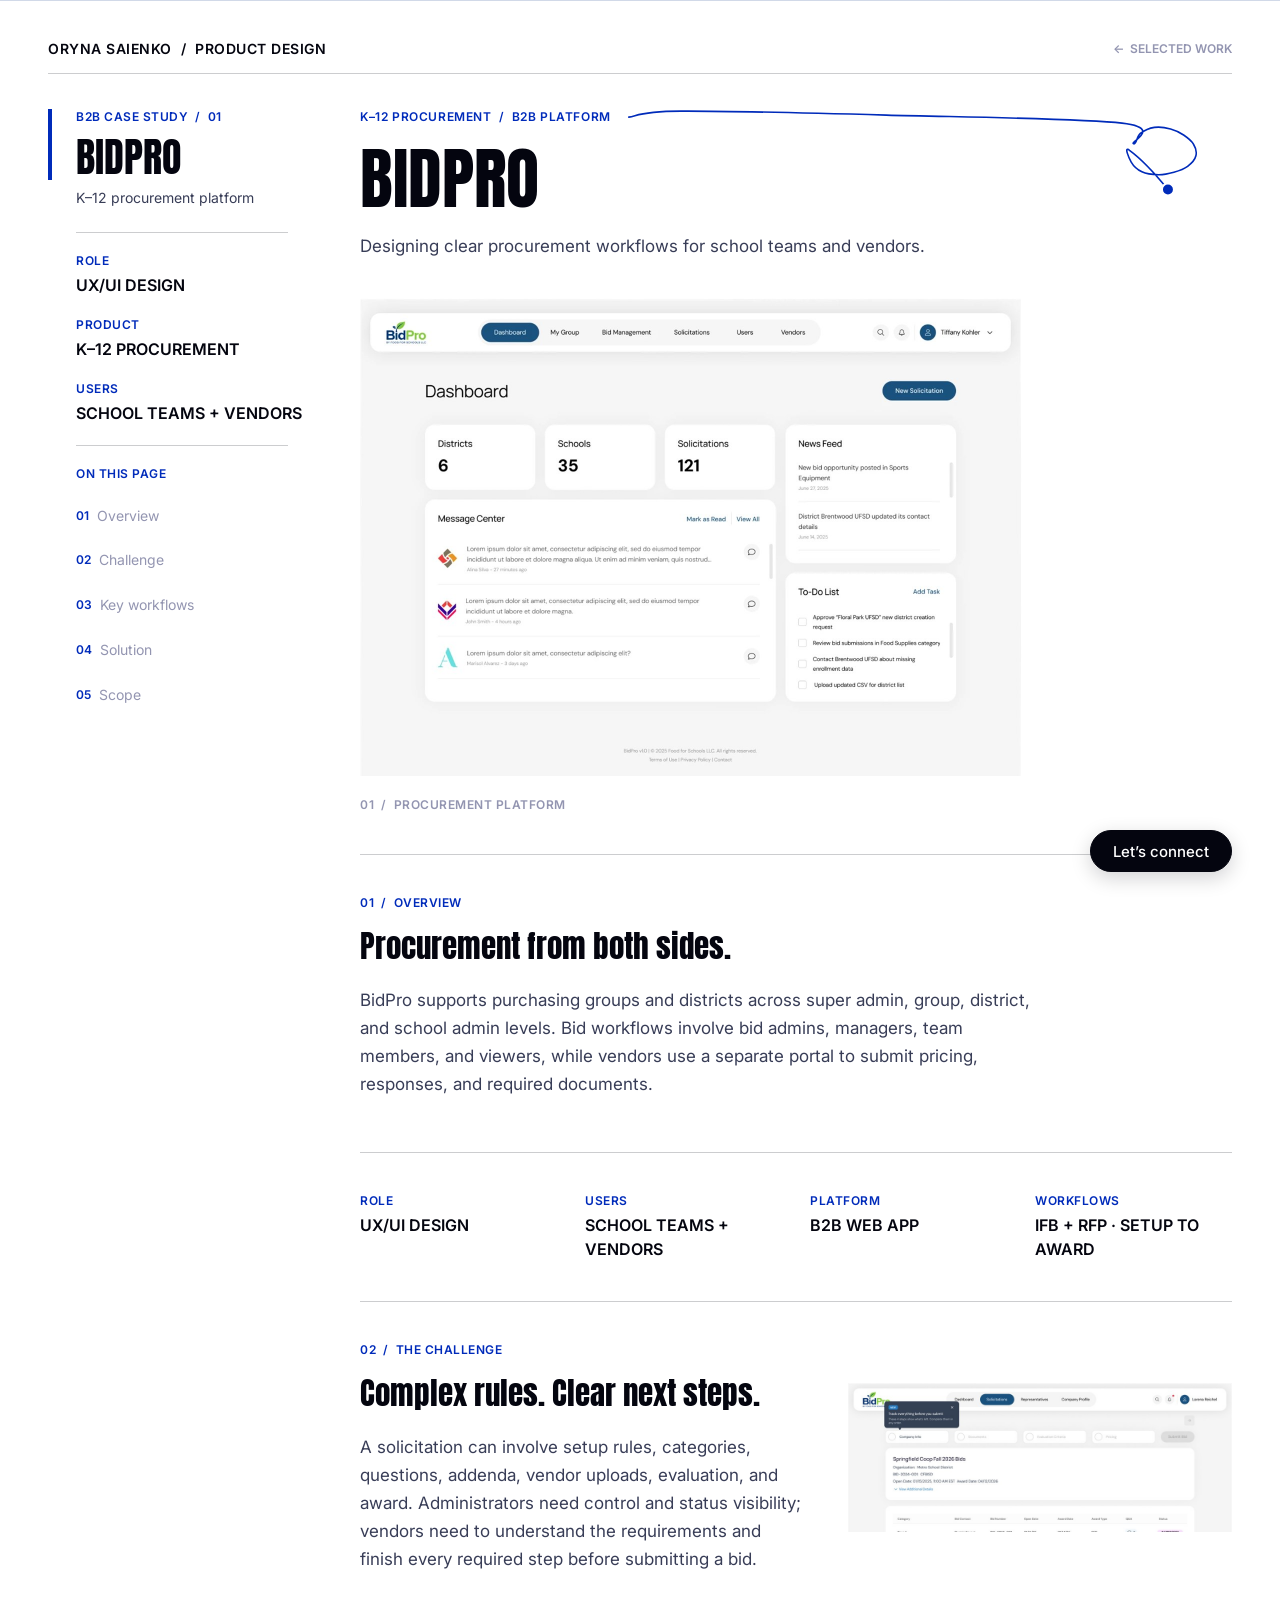
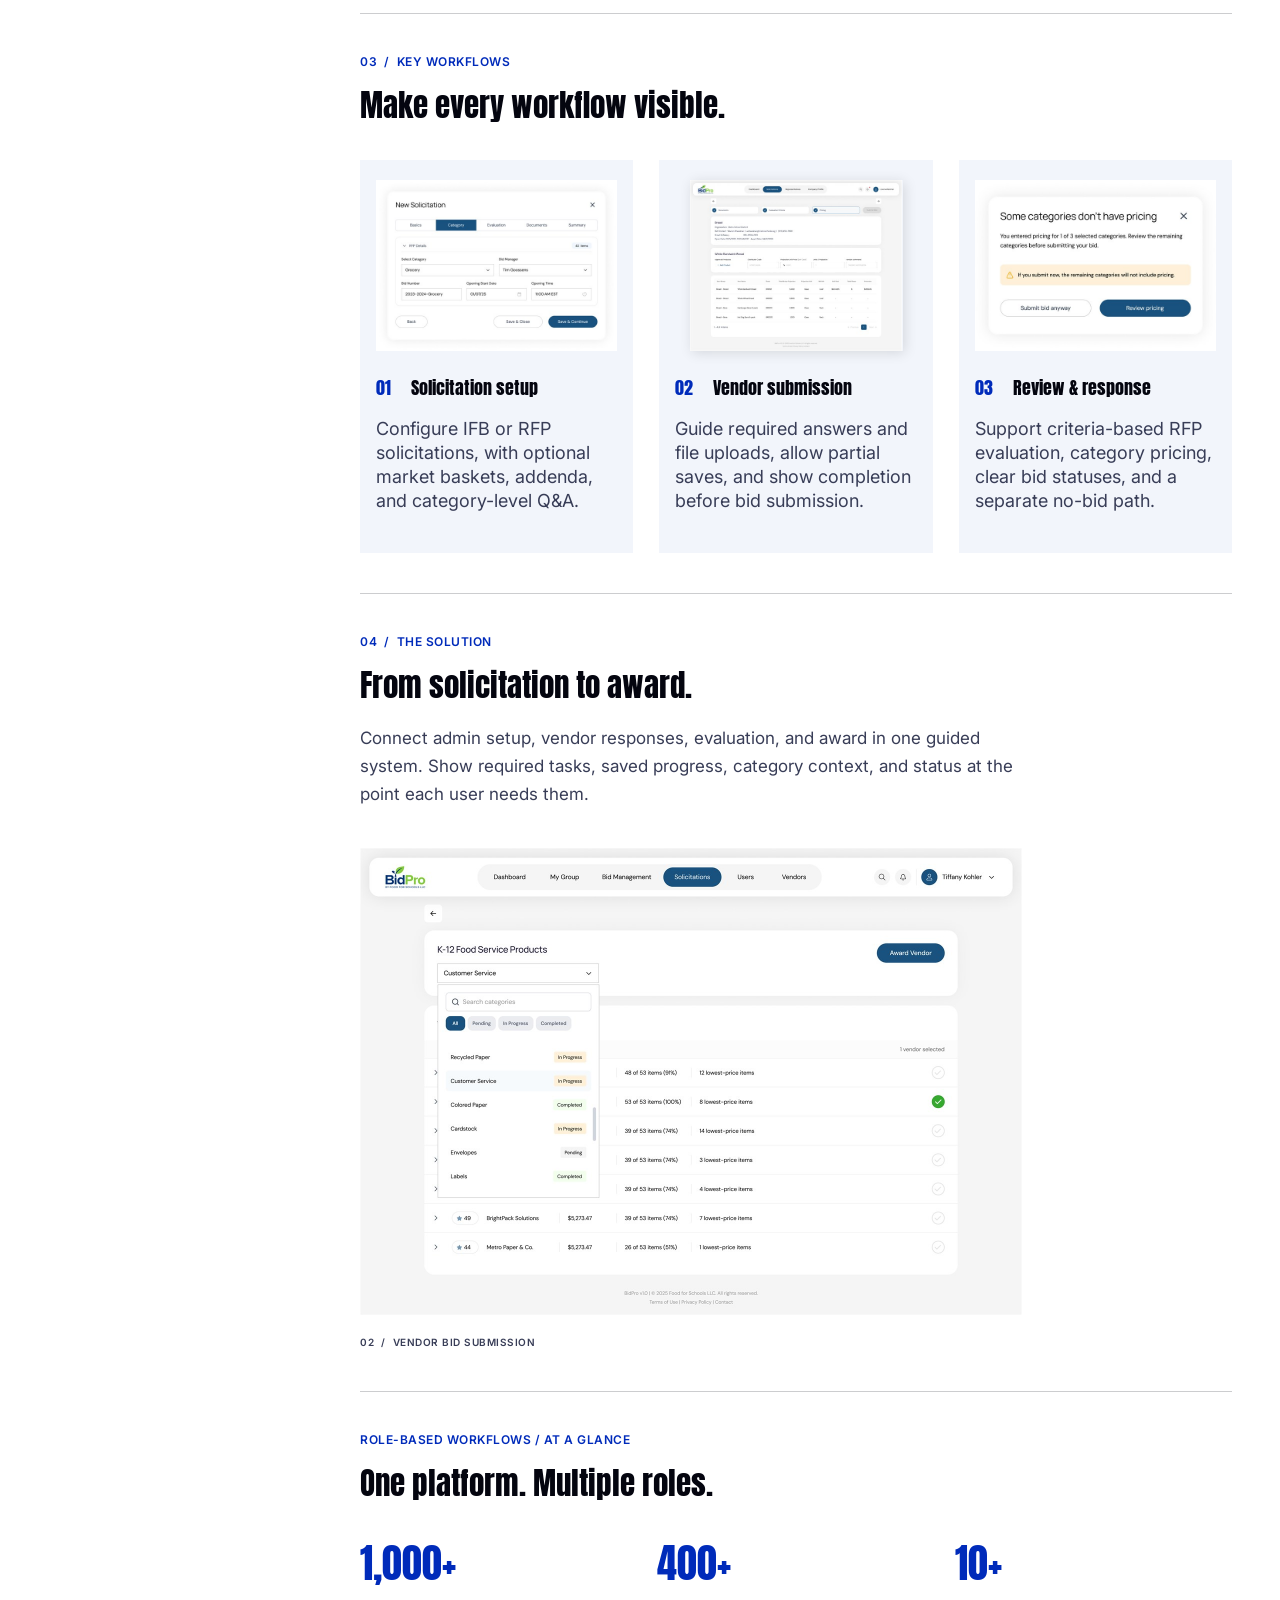
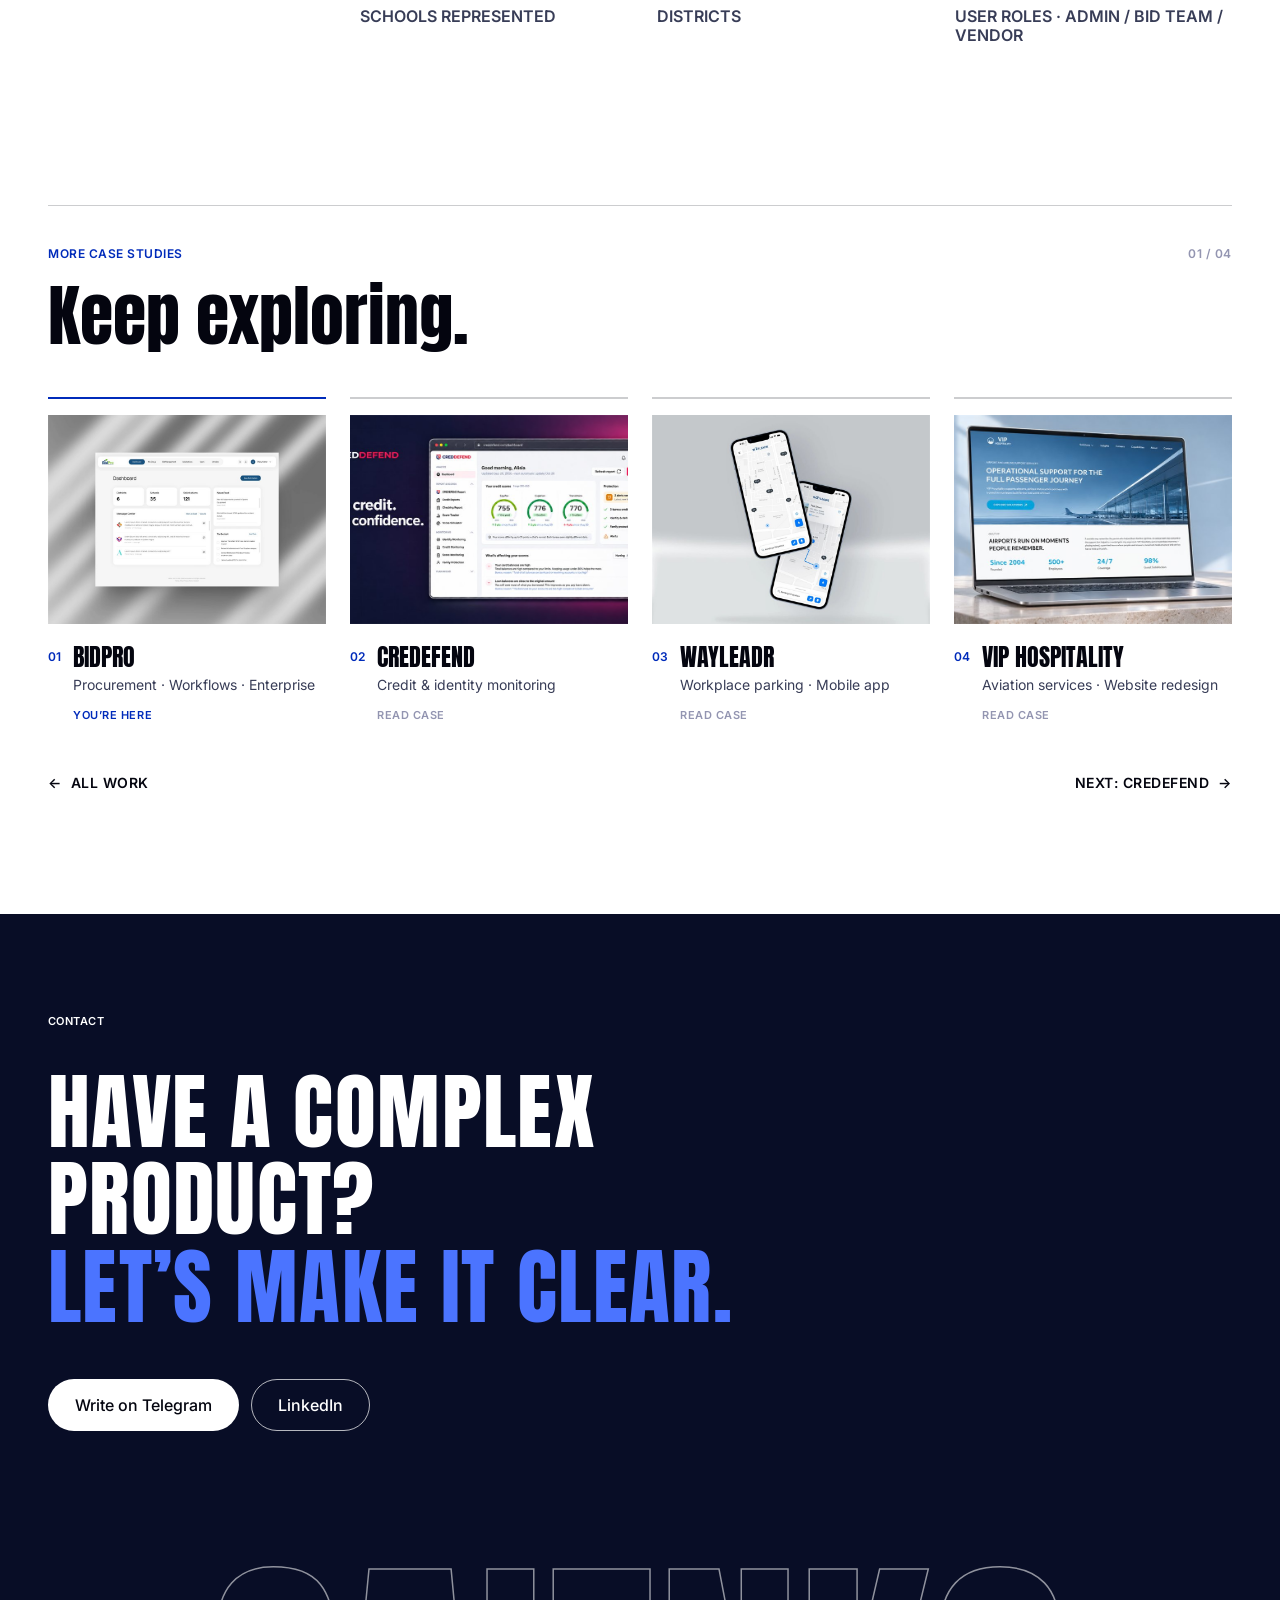
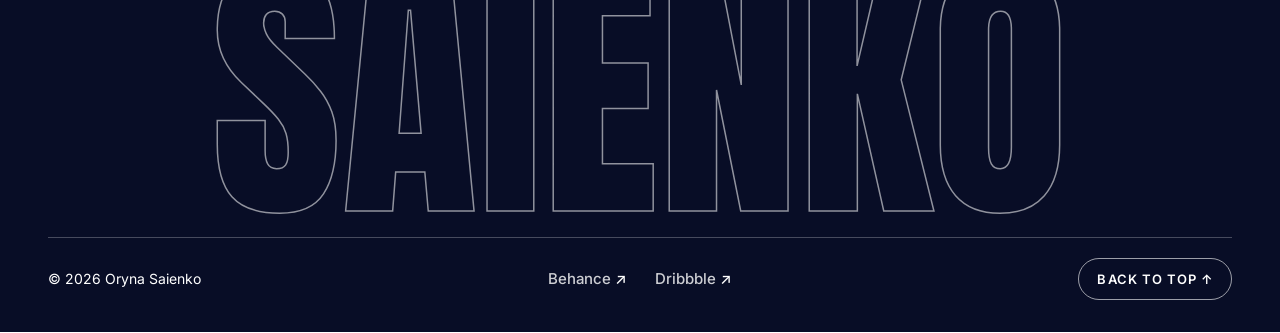
==== case-studies/bidpro.html @ 1f7ee067 "Pre-publish QA fixes" ====
<!doctype html>
<html lang="en">
<head>
  <meta charset="utf-8">
  <meta name="viewport" content="width=device-width, initial-scale=1">
  <title>BIDPRO — K–12 procurement platform · Oryna Saienko</title>
  <meta name="description" content="BidPro case study: designing clear procurement workflows for school teams and vendors. UX/UI design by Oryna Saienko.">
  <meta name="theme-color" content="#FFFFFF">
  <link rel="icon" href="../assets/favicon.svg" type="image/svg+xml">
  <!-- link previews (add og:image and og:url once the site has its domain) -->
  <meta property="og:type" content="website">
  <meta property="og:title" content="BIDPRO — K–12 procurement platform · Oryna Saienko">
  <meta property="og:description" content="BidPro case study: designing clear procurement workflows for school teams and vendors. UX/UI design by Oryna Saienko.">
  <meta property="og:site_name" content="Oryna Saienko">
  <meta name="twitter:card" content="summary">

  <link rel="preconnect" href="https://fonts.googleapis.com">
  <link rel="preconnect" href="https://fonts.gstatic.com" crossorigin>
  <link href="https://fonts.googleapis.com/css2?family=Anton&family=Inter:wght@400;500;600&display=swap" rel="stylesheet">

  <link rel="stylesheet" href="../css/style.css">
  <link rel="stylesheet" href="../css/case.css">
  <script>document.documentElement.classList.add('js');</script>
  <script src="../js/math.js" defer></script>
  <script src="../js/case.js" defer></script>
</head>
<body class="case-page">
  <a class="skip-link" href="#main">Skip to content</a>

  <!-- the line drawn as you scroll, with formulas (js/math.js) -->
  <svg class="scribble" data-scribble aria-hidden="true" focusable="false"></svg>

  <header class="case-top" id="top">
    <div class="container case-top__inner">
      <a class="case-top__brand" href="../index.html">Oryna Saienko&nbsp;&nbsp;/&nbsp;&nbsp;Product design</a>
      <a class="case-top__back" href="../index.html#work">←&nbsp;&nbsp;Selected work</a>
    </div>
  </header>

  <div class="container case">
    <!-- ===== Rail: project identity + on-this-page ===== -->
    <aside class="case-rail" aria-label="Project">
      <div class="case-rail__sticky">
        <div class="case-rail__id">
          <p class="case-label">B2B case study&nbsp;&nbsp;/&nbsp;&nbsp;01</p>
          <p class="case-rail__title">BIDPRO</p>
          <p class="case-rail__caption">K–12 procurement platform</p>
        </div>

        <dl class="case-rail__meta">
          <div><dt class="case-label">Role</dt><dd>UX/UI design</dd></div>
          <div><dt class="case-label">Product</dt><dd>K–12 procurement</dd></div>
          <div><dt class="case-label">Users</dt><dd>School teams + vendors</dd></div>
        </dl>

        <nav class="case-toc" aria-label="On this page">
          <p class="case-label">On this page</p>
          <ol>
            <li><a href="#overview" data-toc><span>01</span>Overview</a></li>
            <li><a href="#challenge" data-toc><span>02</span>Challenge</a></li>
            <li><a href="#workflows" data-toc><span>03</span>Key workflows</a></li>
            <li><a href="#solution" data-toc><span>04</span>Solution</a></li>
            <li><a href="#scope" data-toc><span>05</span>Scope</a></li>
          </ol>
        </nav>
      </div>

      <a class="profile__connect case-rail__connect" href="../index.html#contact">
        Let’s connect
      </a>
    </aside>

    <main class="case-main" id="main">
      <!-- ===== Hero ===== -->
      <section class="case-hero" aria-labelledby="case-title">
        <p class="case-label">K–12 procurement&nbsp;&nbsp;/&nbsp;&nbsp;B2B platform</p>
        <h1 class="case-hero__title" id="case-title" data-letters>BIDPRO</h1>
        <p class="case-hero__summary">Designing clear procurement workflows for school teams and vendors.</p>
        <div class="case-row case-row--hero">
          <figure class="case-figure case-figure--hero">
            <img src="../assets/img/bidpro/hero.jpg" width="1324" height="956" alt="BidPro dashboard with district, school and solicitation counts, a message centre, news feed and to-do list">
            <figcaption>01&nbsp;&nbsp;/&nbsp;&nbsp;Procurement platform</figcaption>
          </figure>
          <span class="case-glyph" data-glyph="integral" data-label="gauss" aria-hidden="true"></span>
        </div>
      </section>

      <!-- ===== 01 Overview ===== -->
      <section class="case-section" id="overview" aria-labelledby="overview-title">
        <p class="case-label">01&nbsp;&nbsp;/&nbsp;&nbsp;Overview</p>
        <h2 class="case-heading" id="overview-title">Procurement from both sides.</h2>
        <div class="case-row">
          <p class="case-body">BidPro supports purchasing groups and districts across super admin, group, district, and school admin levels. Bid workflows involve bid admins, managers, team members, and viewers, while vendors use a separate portal to submit pricing, responses, and required documents.</p>
          <span class="case-glyph case-glyph--short" data-glyph="log" data-label="log" aria-hidden="true"></span>
        </div>
      </section>

      <dl class="case-facts">
        <div><dt class="case-label">Role</dt><dd>UX/UI design</dd></div>
        <div><dt class="case-label">Users</dt><dd>School teams + vendors</dd></div>
        <div><dt class="case-label">Platform</dt><dd>B2B web app</dd></div>
        <div><dt class="case-label">Workflows</dt><dd>IFB + RFP · setup to award</dd></div>
      </dl>

      <!-- ===== 02 Challenge ===== -->
      <section class="case-section case-split" id="challenge" aria-labelledby="challenge-title">
        <div class="case-split__text">
          <p class="case-label">02&nbsp;&nbsp;/&nbsp;&nbsp;The challenge</p>
          <h2 class="case-heading" id="challenge-title">Complex rules. Clear next steps.</h2>
          <p class="case-body">A solicitation can involve setup rules, categories, questions, addenda, vendor uploads, evaluation, and award. Administrators need control and status visibility; vendors need to understand the requirements and finish every required step before submitting a bid.</p>
        </div>
        <img class="case-split__image" src="../assets/img/bidpro/challenge.jpg" width="960" height="374" alt="Solicitations table with a tooltip explaining a bid status" loading="lazy">
      </section>

      <!-- ===== 03 Key workflows ===== -->
      <section class="case-section case-section--ruled" id="workflows" aria-labelledby="workflows-title">
        <p class="case-label">03&nbsp;&nbsp;/&nbsp;&nbsp;Key workflows</p>
        <h2 class="case-heading" id="workflows-title">Make every workflow visible.</h2>
        <ol class="case-cards">
          <li class="case-card">
            <div class="case-card__media">
              <img src="../assets/img/bidpro/setup.jpg" width="624" height="440" alt="New solicitation dialog on the category step" loading="lazy">
            </div>
            <h3 class="case-card__title"><span>01</span>Solicitation setup</h3>
            <p>Configure IFB or RFP solicitations, with optional market baskets, addenda, and category-level Q&amp;A.</p>
          </li>
          <li class="case-card">
            <div class="case-card__media case-card__media--inset">
              <img src="../assets/img/bidpro/vendor.jpg" width="550" height="441" alt="Vendor bid form with required answers and uploads" loading="lazy">
            </div>
            <h3 class="case-card__title"><span>02</span>Vendor submission</h3>
            <p>Guide required answers and file uploads, allow partial saves, and show completion before bid submission.</p>
          </li>
          <li class="case-card">
            <div class="case-card__media">
              <img src="../assets/img/bidpro/review.jpg" width="624" height="440" alt="Warning that some categories don’t have pricing yet" loading="lazy">
            </div>
            <h3 class="case-card__title"><span>03</span>Review &amp; response</h3>
            <p>Support criteria-based RFP evaluation, category pricing, clear bid statuses, and a separate no-bid path.</p>
          </li>
        </ol>
      </section>

      <!-- ===== 04 Solution ===== -->
      <section class="case-section case-section--ruled" id="solution" aria-labelledby="solution-title">
        <p class="case-label">04&nbsp;&nbsp;/&nbsp;&nbsp;The solution</p>
        <h2 class="case-heading" id="solution-title">From solicitation to award.</h2>
        <p class="case-body">Connect admin setup, vendor responses, evaluation, and award in one guided system. Show required tasks, saved progress, category context, and status at the point each user needs them.</p>
        <div class="case-row">
          <figure class="case-figure case-figure--solution">
            <img src="../assets/img/bidpro/solution.jpg" width="1324" height="934" alt="K–12 Food Service Products solicitation with category statuses and vendor pricing progress" loading="lazy">
            <figcaption class="case-figure__note">02&nbsp;&nbsp;/&nbsp;&nbsp;Vendor bid submission</figcaption>
          </figure>
          <span class="case-glyph" data-glyph="sigma" data-label="basel" aria-hidden="true"></span>
        </div>
      </section>

      <!-- ===== 05 Scope ===== -->
      <section class="case-section case-section--ruled" id="scope" aria-labelledby="scope-title">
        <p class="case-label">Role-based workflows / at a glance</p>
        <h2 class="case-heading" id="scope-title">One platform. Multiple roles.</h2>
        <ul class="case-stats">
          <li><strong data-slot>1,000+</strong><span>Schools represented</span></li>
          <li><strong data-slot>400+</strong><span>Districts</span></li>
          <li><strong data-slot>10+</strong><span>User roles · admin / bid team / vendor</span></li>
        </ul>
      </section>
    </main>
  </div>

  <!-- ===== Other case studies ===== -->
  <section class="case-next" aria-labelledby="next-title">
    <div class="container">
      <div class="case-next__top">
        <p class="case-label">More case studies</p>
        <p class="case-label case-next__count">01&nbsp;/&nbsp;04</p>
      </div>
      <h2 class="case-next__title" id="next-title">Keep exploring.</h2>
      <ol class="case-switch">
        <li>
          <a class="case-switch__item is-current" href="bidpro.html" aria-current="page">
            <span class="case-switch__media"><img src="../assets/img/work/bidpro.jpg" alt="" width="900" height="720" loading="lazy"></span>
            <span class="case-switch__num">01</span>
            <span class="case-switch__name">BIDPRO</span>
            <span class="case-switch__scope">Procurement · Workflows · Enterprise</span>
            <span class="case-switch__tag">You’re here</span>
          </a>
        </li>
        <li>
          <a class="case-switch__item" href="credefend.html">
            <span class="case-switch__media"><img src="../assets/img/work/credefend.jpg" alt="" width="900" height="507" loading="lazy"></span>
            <span class="case-switch__num">02</span>
            <span class="case-switch__name">CREDEFEND</span>
            <span class="case-switch__scope">Credit &amp; identity monitoring</span>
            <span class="case-switch__tag">Read case</span>
          </a>
        </li>
        <li>
          <a class="case-switch__item" href="wayleadr.html">
            <span class="case-switch__media"><img src="../assets/img/work/wayleadr.jpg" alt="" width="900" height="716" loading="lazy"></span>
            <span class="case-switch__num">03</span>
            <span class="case-switch__name">WAYLEADR</span>
            <span class="case-switch__scope">Workplace parking · Mobile app</span>
            <span class="case-switch__tag">Read case</span>
          </a>
        </li>
        <li>
          <a class="case-switch__item" href="vip-hospitality.html">
            <span class="case-switch__media"><img src="../assets/img/work/vip-hospitality.jpg" alt="" width="900" height="507" loading="lazy"></span>
            <span class="case-switch__num">04</span>
            <span class="case-switch__name">VIP HOSPITALITY</span>
            <span class="case-switch__scope">Aviation services · Website redesign</span>
            <span class="case-switch__tag">Read case</span>
          </a>
        </li>
      </ol>
      <div class="case-next__nav">
        <a class="case-next__arrow" href="../index.html#work">←&nbsp;&nbsp;All work</a>
        <a class="case-next__arrow" href="credefend.html">Next: CREDEFEND&nbsp;&nbsp;→</a>
      </div>
    </div>
  </section>

  <!-- ===== Footer: the same contact block as the home page ===== -->
  <footer class="section section--dark contact case-footer" aria-labelledby="footer-title" data-dark>
    <div class="container">
      <p class="section-label">Contact</p>
      <div class="contact__grid">
        <div>
          <h2 class="contact__title" id="footer-title">
            <span>Have a complex</span>
            <span>product?</span>
            <span class="contact__title-accent">Let’s make it clear.</span>
          </h2>
          <div class="contact__actions">
            <a class="btn btn--light" href="https://t.me/arinasaienko" target="_blank" rel="noopener">Write on Telegram</a>
            <a class="btn btn--outline-light" href="https://www.linkedin.com/in/oruna-saienko-ui-uxdesigner" target="_blank" rel="noopener">LinkedIn</a>
          </div>
        </div>
        <div class="glyph-zone glyph-zone--tall" data-glyph="partial" data-label="partial" aria-hidden="true"></div>
      </div>

      <p class="contact__wordmark" aria-hidden="true" data-letters>Saienko</p>

      <div class="contact__footer">
        <p>© 2026 Oryna Saienko</p>
        <ul class="socials socials--light" aria-label="Social profiles">
          <li><a href="https://www.behance.net/231b2000" target="_blank" rel="noopener">Behance</a></li>
          <li><a href="https://dribbble.com/Arina_Saienko" target="_blank" rel="noopener">Dribbble</a></li>
        </ul>
        <a class="back-top" href="#top" data-scribble-end>Back to top ↑</a>
      </div>
    </div>
  </footer>
</body>
</html>
---- css/style.css ----
/* =========================================================
   Tokens
   ========================================================= */
:root {
  --c-bg: #FFFFFF;
  /* Figma colour styles */
  --c-ink: #04050F;          /* Black */
  --c-text: #383D57;         /* Gray — body copy */
  --c-navy: #161D4A;         /* Dark blue */
  --c-muted: #9395B1;        /* Light Gray */
  --c-panel: #F2F5FB;        /* Light blue */
  --c-rule: rgba(4, 5, 15, .2); /* Black 20 — dividers */
  --c-line: #E6E8F0;
  --c-grid: rgba(11, 18, 54, .055);
  --c-accent: #002BBA;       /* brand blue */
  --c-accent-soft: #DFE7FF;
  --c-pen: var(--c-accent);  /* the scroll line and its formulas */
  --c-dark: #070D26;

  --f-display: "Anton", "Impact", "Arial Narrow", sans-serif;
  --f-body: "Inter", system-ui, -apple-system, "Segoe UI", sans-serif;

  --container: 1520px; /* Figma frames are 1518px wide */
  --gutter: clamp(16px, 4vw, 48px);
  --header-h: 72px;
  --radius: 20px;
  --ease: cubic-bezier(.22, .61, .36, 1);
}

/* =========================================================
   Base
   ========================================================= */
*,
*::before,
*::after { box-sizing: border-box; }

html {
  -webkit-text-size-adjust: 100%;
  scroll-behavior: smooth;
  scroll-padding-top: var(--header-h);
  /* headline lines slide past the edges as they enter and drift; iOS Safari
     ignores overflow on <body> alone, so clip at the root too
     (clip, not hidden: no scroll container, so position: sticky keeps working) */
  overflow-x: clip;
}

body {
  position: relative;
  margin: 0;
  background: var(--c-bg);
  color: var(--c-ink);
  font-family: var(--f-body);
  font-size: 1rem;
  line-height: 1.55;
  -webkit-font-smoothing: antialiased;
  text-rendering: optimizeLegibility;
  overflow-x: hidden; /* older browsers */
  overflow-x: clip;
}

img, video, svg { display: block; max-width: 100%; }
a { color: inherit; }
ul { margin: 0; padding: 0; list-style: none; }
h1, h2, h3, p, figure { margin: 0; }

:focus-visible {
  outline: 2px solid var(--c-accent);
  outline-offset: 3px;
  border-radius: 4px;
}

.container {
  width: 100%;
  max-width: var(--container);
  margin-inline: auto;
  padding-inline: var(--gutter);
}

.visually-hidden {
  position: absolute !important;
  width: 1px; height: 1px;
  margin: -1px; padding: 0;
  overflow: hidden;
  clip: rect(0 0 0 0);
  white-space: nowrap;
  border: 0;
}

.skip-link {
  position: fixed;
  top: 12px; left: 12px;
  z-index: 100;
  padding: 10px 16px;
  background: var(--c-ink);
  color: #fff;
  border-radius: 999px;
  text-decoration: none;
  transform: translateY(-200%);
  transition: transform .2s var(--ease);
}
.skip-link:focus { transform: none; }


/* Column guides behind everything, like ruled paper */
.page-grid {
  position: absolute;
  inset: 0;
  z-index: 0;
  pointer-events: none;
}
.page-grid__inner { height: 100%; }
.page-grid__inner::before {
  content: "";
  display: block;
  height: 100%;
  border-right: 1px solid var(--c-grid);
  background: linear-gradient(to right, var(--c-grid) 1px, transparent 1px) 0 0 / calc(100% / 6) 100%;
}

main, .site-header { position: relative; z-index: 1; }
.site-header { position: fixed; }

/* =========================================================
   Buttons
   ========================================================= */
.btn {
  display: inline-flex;
  align-items: center;
  justify-content: center;
  gap: 10px;
  min-height: 52px;
  padding: 0 26px;
  border: 1.5px solid transparent;
  border-radius: 999px;
  font: 500 1rem/1 var(--f-body);
  text-decoration: none;
  white-space: nowrap;
  cursor: pointer;
  transition: background-color .25s var(--ease), color .25s var(--ease),
              border-color .25s var(--ease), transform .25s var(--ease);
}
.btn:active { transform: scale(.98); }

.btn--primary { background: var(--c-ink); color: #fff; }
.btn--primary:hover { background: var(--c-accent); }

.btn--ghost { border-color: var(--c-ink); color: var(--c-ink); background: var(--c-bg); }
.btn--ghost:hover { background: var(--c-accent-soft); border-color: var(--c-accent); }

.btn--light { background: #fff; color: var(--c-accent); }
.btn--light:hover { background: var(--c-ink); color: #fff; }

.btn--outline-light { border-color: rgba(255, 255, 255, .7); color: #fff; }
.btn--outline-light:hover { background: rgba(255, 255, 255, .12); border-color: #fff; }

.btn--sm { min-height: 42px; padding: 0 20px; font-size: .9375rem; }

.btn__icon { width: 16px; height: 16px; transition: transform .25s var(--ease); }
.btn:hover .btn__icon { transform: translateY(2px); }

/* =========================================================
   Header / Navigation
   ========================================================= */
.site-header {
  inset: 0 0 auto;
  z-index: 50;
  height: var(--header-h);
  border-bottom: 1px solid transparent;
  transition: border-color .3s var(--ease);
}
/* Blur lives on a pseudo-element: backdrop-filter on the header itself
   would become the containing block for the fixed mobile menu. */
.site-header::before {
  content: "";
  position: absolute;
  inset: 0;
  z-index: -1;
  background: rgba(255, 255, 255, 0);
  transition: background-color .35s var(--ease), backdrop-filter .35s var(--ease), -webkit-backdrop-filter .35s var(--ease);
}
/* Once the page scrolls, the bar frosts: blurred backdrop, lightly see-through */
.site-header.is-scrolled { border-bottom-color: var(--c-line); }
.site-header.is-scrolled::before {
  background: rgba(255, 255, 255, .62);
  -webkit-backdrop-filter: saturate(180%) blur(16px);
  backdrop-filter: saturate(180%) blur(16px);
}
body.nav-open .site-header::before { background: var(--c-bg); }

.site-header__inner {
  display: flex;
  align-items: center;
  justify-content: space-between;
  height: 100%;
}

.logo {
  display: inline-flex;
  align-items: flex-end;
  gap: 3px;
  font-family: var(--f-display);
  font-size: 1.8125rem;
  line-height: 1;
  letter-spacing: -.024em;
  color: var(--c-ink);
  text-decoration: none;
}

.nav { display: flex; align-items: center; }
.nav__list { display: flex; align-items: center; gap: 32px; }

/* Figma "Current page" states: Default = ink, Hover = blue,
   Pressed (and the section you're in) = ink with a 7px dot */
.nav__link {
  position: relative;
  display: inline-flex;
  align-items: center;
  gap: 4px;
  padding-block: 6px;
  font-size: 1rem;
  line-height: 20px;
  letter-spacing: -.0375em;
  color: var(--c-ink);
  text-decoration: none;
  transition: color .2s var(--ease);
}
.nav__link:hover { color: var(--c-accent); }
.nav__link::before {
  content: "";
  display: none;
  width: 7px; height: 7px;
  border-radius: 50%;
  background: var(--c-accent);
}
.nav__link:active,
.nav__link.is-current:not(:hover) { color: var(--c-ink); }
.nav__link:active::before,
.nav__link.is-current::before { display: block; }
/* Header "Contact" and "Let's connect" (About, case pages): pill buttons from the
   same family as the contact buttons — on white they're the ink fill */
.nav__link.nav__link--circled,
.profile__connect {
  display: inline-flex;
  align-items: center;
  justify-content: center;
  min-height: 42px;
  padding: 0 22px;
  border: 1.5px solid var(--c-ink);
  border-radius: 999px;
  background: var(--c-ink);
  font: 500 .9375rem/1 var(--f-body);
  letter-spacing: 0;
  text-transform: none;
  color: #fff;
  text-decoration: none;
  white-space: nowrap;
  transition: background-color .25s var(--ease), border-color .25s var(--ease),
              color .25s var(--ease), transform .25s var(--ease);
}
.nav__link.nav__link--circled:hover,
.nav__link.nav__link--circled.is-current,
.profile__connect:hover { background: var(--c-accent); border-color: var(--c-accent); color: #fff; }
.nav__link.nav__link--circled.is-current:not(:hover) { color: #fff; }
.nav__link.nav__link--circled:active,
.profile__connect:active { transform: scale(.98); }
/* the pill already marks Contact: no dot */
.nav__link--circled::before,
.nav__link--circled.is-current::before { display: none; }

.nav-toggle {
  display: none;
  position: relative;
  width: 44px; height: 44px;
  margin-right: -10px;
  padding: 0;
  border: 0;
  background: none;
  cursor: pointer;
}
.nav-toggle__bar {
  position: absolute;
  left: 11px;
  width: 22px; height: 1.5px;
  background: var(--c-ink);
  transition: transform .3s var(--ease), top .3s var(--ease);
}
.nav-toggle__bar:nth-of-type(2) { top: 18px; }
.nav-toggle__bar:nth-of-type(3) { top: 25px; }
.nav-toggle[aria-expanded="true"] .nav-toggle__bar:nth-of-type(2) { top: 21.5px; transform: rotate(45deg); }
.nav-toggle[aria-expanded="true"] .nav-toggle__bar:nth-of-type(3) { top: 21.5px; transform: rotate(-45deg); }

@media (max-width: 767px) {
  .nav-toggle { display: block; }

  .nav {
    position: fixed;
    inset: var(--header-h) 0 0;
    flex-direction: column;
    align-items: stretch;
    gap: 32px;
    padding: 32px var(--gutter) 40px;
    background: var(--c-bg);
    opacity: 0;
    visibility: hidden;
    transform: translateY(-8px);
    transition: opacity .3s var(--ease), transform .3s var(--ease), visibility 0s .3s;
  }
  .nav.is-open {
    opacity: 1;
    visibility: visible;
    transform: none;
    transition: opacity .3s var(--ease), transform .3s var(--ease);
  }

  .nav__list { flex-direction: column; gap: 4px; }
  .nav__link {
    display: block;
    padding-block: 10px;
    font-family: var(--f-display);
    font-size: 2.75rem;
    font-weight: 400;
    line-height: 1.1;
    text-transform: uppercase;
  }
  .nav__link::before,
  .nav__link.is-current::before { display: none; }
  .nav__link.nav__link--circled { /* a full-size pill under the big links */
    margin-top: 20px;
    min-height: 52px;
    padding: 0 26px;
    font-size: 1rem;
  }

  body.nav-open { overflow: hidden; }
}

/* =========================================================
   Hero
   ========================================================= */
/* Proportions follow the 1518px Figma frame: the display size scales with
   the viewport and everything in the headline block is measured in em. */
.hero {
  position: relative;
  display: flex;
  flex-direction: column;
  min-height: 100vh;
  min-height: 100svh;
  padding-top: calc(var(--header-h) + 20px);
  padding-bottom: clamp(32px, 4vw, 56px);
  background: var(--c-bg);
}

.hero__meta {
  display: grid;
  grid-template-columns: 43.6% 1fr;
  align-items: center;
}
.hero__meta-item {
  font-size: .875rem;
  font-weight: 600;
  letter-spacing: .07em;
  text-transform: uppercase;
  color: var(--c-muted);
}

.eyebrow {
  display: inline-flex;
  align-items: center;
  gap: 4px;
  font-size: .875rem;
  font-weight: 600;
  line-height: 18px;
  letter-spacing: .043em;
  text-transform: uppercase;
  color: var(--c-ink);
}
.eyebrow__dot {
  width: 8px; height: 8px;
  margin-left: 2px;
  border-radius: 50%;
  background: var(--c-accent);
}

.hero__body {
  flex: 1;
  display: flex;
  flex-direction: column;
  justify-content: center;
  padding-top: clamp(12px, 1.4vw, 22px);
}

.hero__display {
  --d: clamp(3.5rem, 9.1vw, 8.625rem); /* headline size: 138px at 1518px */
  position: relative;
  font-size: var(--d);
}

.hero__title {
  font-family: var(--f-display);
  font-weight: 400;
  font-size: 1em;
  line-height: .96;
  letter-spacing: .03em;
  text-transform: uppercase;
  color: var(--c-ink);
}
/* Scroll drift (--drift is set by js/main.js): lines 1 and 3 slide left, line 2 right */
.hero__line {
  display: block;
  transform: translateX(calc(var(--drift, 0px) * -1));
  will-change: transform;
}
.hero__line:nth-child(2) { transform: translateX(var(--drift, 0px)); }
.hero__line--accent {
  font-size: .855em; /* 118 / 138 */
  line-height: 1.12;
  letter-spacing: .042em;
  color: var(--c-accent);
}

/* Letter tilt on hover, per the Figma "Headline opening" component:
   Default = ink, Hover = blue and rotated ~5° (letters wrapped by js/main.js) */
.word { display: inline-block; white-space: nowrap; }
.char {
  display: inline-block;
  transform-origin: 50% 50%;
  transition:
    transform .5s cubic-bezier(.34, 1.56, .64, 1),
    color .25s var(--ease);
}
.char:hover,
.char.is-hot {
  transform: rotate(-5deg);
  color: var(--c-accent);
  transition-duration: .3s, .1s;
}
.hero__line--accent .char:hover,
.hero__line--accent .char.is-hot { color: var(--c-ink); }

/* Empty slot beside "I SEE PATTERNS" where the line writes a formula */
.hero__formula {
  position: absolute;
  left: 64%;
  top: 0;
  width: 34%;
  height: calc(var(--d) * .96);
}

/* Focus areas: a stepped list with arrow tiles */
.hero__focus {
  position: absolute;
  left: 77.6%;
  top: calc(var(--d) * 2.54); /* level with SYSTEMS, as in Figma */
  display: flex;
  flex-direction: column;
  gap: 0;
  font-size: .9375rem;
}
.hero__focus li {
  display: flex;
  align-items: center;
  gap: 17px;
  height: 23px;
  font-weight: 600;
  letter-spacing: .13em;
  text-transform: uppercase;
  white-space: nowrap;
  color: var(--c-navy);
}
.hero__focus li:nth-child(2) { padding-left: 23px; }
.hero__focus li:nth-child(3) { padding-left: 42px; }
.hero__tile {
  flex: none;
  display: grid;
  place-items: center;
  width: 25px; height: 25px;
  border-radius: 3px;
  background: linear-gradient(135deg, #3F95FF 0%, var(--c-accent) 100%);
  box-shadow: 0 2px 6px rgba(0, 43, 186, .25);
}
.hero__tile svg {
  width: 25px; height: 25px;
  fill: none;
  stroke: #fff;
  stroke-width: 2;
  stroke-linecap: round;
  stroke-linejoin: round;
}

.hero__lead {
  max-width: 34em;
  margin-top: clamp(20px, 2vw, 30px);
  font-size: clamp(1.0625rem, 1.32vw, 1.25rem);
  line-height: 1.45;
  color: var(--c-text);
}

.socials { display: flex; flex-wrap: wrap; gap: 8px 28px; }
.socials a {
  font-size: .9375rem;
  font-weight: 500;
  text-decoration: none;
  color: var(--c-muted);
  transition: color .2s var(--ease);
}
.socials a::after { content: " ↗"; color: var(--c-accent); }
.socials a:hover { color: var(--c-ink); }

.socials--light a { color: rgba(255, 255, 255, .8); }
.socials--light a::after { color: #fff; }
.socials--light a:hover,
.socials--light a:hover::after { color: #4B74FF; } /* light accent, readable on the dark footer */

/* Entrance: layered (parallax) arrival once the loader has gone.
   Uses the separate `translate` property so it stacks with the scroll drift
   (`transform`) and the letter hover. */
.js .hero__line {
  opacity: 0;
  translate: var(--from-x, -9%) 45%;
  transition:
    translate 1.2s cubic-bezier(.16, 1, .3, 1),
    opacity .7s var(--ease);
  transition-delay: calc(.15s + var(--n, 0) * .13s);
}
.js .hero__line:nth-child(1) { --n: 0; }
.js .hero__line:nth-child(2) { --n: 1; --from-x: 9%; }  /* from the right, like its scroll drift */
.js .hero__line:nth-child(3) { --n: 2; }
.js .hero.is-ready .hero__line { opacity: 1; translate: 0 0; }

.js .hero__focus li {
  opacity: 0;
  translate: 70px 0;
  transition:
    translate 1s cubic-bezier(.16, 1, .3, 1),
    opacity .6s var(--ease);
  transition-delay: calc(.6s + var(--n, 0) * .1s);
}
.js .hero__focus li:nth-child(2) { --n: 1; }
.js .hero__focus li:nth-child(3) { --n: 2; }
/* the tile travels further than its label, so it catches up — the parallax layer */
.js .hero__focus .hero__tile {
  translate: 50px 0;
  transition: translate 1.25s cubic-bezier(.16, 1, .3, 1);
  transition-delay: inherit;
}
.js .hero.is-ready .hero__focus li,
.js .hero.is-ready .hero__focus .hero__tile { opacity: 1; translate: 0 0; }

.js .hero [data-reveal] {
  opacity: 0;
  transform: translateY(18px);
  transition: opacity .8s var(--ease), transform .8s var(--ease);
  transition-delay: calc(var(--i, 0) * 80ms);
}
.js .hero.is-ready [data-reveal] { opacity: 1; transform: none; }

/* =========================================================
   Loader — Poisson limit theorem written by hand
   ========================================================= */
.loader { display: none; }

.is-loading .loader,
.loader.is-leaving {
  position: fixed;
  inset: 0;
  z-index: 200;
  display: flex;
  flex-direction: column;
  justify-content: space-between;
  padding: 28px var(--gutter);
  background: #080D26;
  color: #fff;
  cursor: pointer;
}
.loader.is-leaving {
  transform: translateY(-100%);
  transition: transform .7s cubic-bezier(.76, 0, .24, 1);
}
.is-loading body { overflow: hidden; }

.loader__bar {
  display: flex;
  align-items: flex-end;
  justify-content: space-between;
  gap: 16px;
  font-size: .8125rem;
  font-weight: 600;
  letter-spacing: .1em;
  text-transform: uppercase;
  color: rgba(255, 255, 255, .75);
}

/* Full-bleed stage: the pen enters and leaves at the screen edges */
.loader__stage {
  position: relative;
  flex: 1;
  min-height: 0;
  margin-inline: calc(var(--gutter) * -1);
}
.loader__svg {
  position: absolute;
  inset: 0;
  width: 100%;
  height: 100%;
  max-width: none;
  overflow: visible;
}

@media (max-width: 767px) {
  .loader__bar { font-size: .6875rem; }
}

.loader__count {
  margin-left: auto;
  font-family: var(--f-display);
  font-size: clamp(4rem, 10vw, 8rem);
  line-height: .8;
  letter-spacing: 0;
  color: #fff;
}
.loader__count small {
  font-family: var(--f-body);
  font-size: 1rem;
  font-weight: 600;
  margin-left: 4px;
  color: rgba(255, 255, 255, .75);
}

/* Pen strokes (loader theorem + formulas on the scroll line).
   js/math.js sets each stroke's width so it is the same on screen. */
.m-stroke {
  fill: none;
  stroke: currentColor;
  stroke-width: 2;
  stroke-linecap: round;
  stroke-linejoin: round;
}
.m-stroke.is-muted { opacity: .7; }

/* Handwriting: each stroke is drawn in turn. Undrawn strokes stay hidden,
   otherwise their round caps would show as dots. */
.is-writable .m-stroke {
  opacity: 0;
  stroke-dasharray: 1;
  stroke-dashoffset: 1;
}
.is-writable.is-drawn .m-stroke {
  animation: m-draw var(--dur, .3s) cubic-bezier(.35, .1, .65, .95) var(--d, 0s) forwards;
}
.is-writable.is-drawn .m-stroke.is-muted { --to: .7; }
@keyframes m-draw {
  from { opacity: var(--to, 1); }
  to { opacity: var(--to, 1); stroke-dashoffset: 0; }
}

/* =========================================================
   Scroll-drawn line
   ========================================================= */
.scribble {
  position: absolute;
  top: 0; left: 0;
  z-index: 2;
  width: 100%;
  max-width: none;
  overflow: visible;
  pointer-events: none;
}
.scribble__path {
  fill: none;
  stroke-width: 1.6;
  stroke-linecap: round;
  stroke-linejoin: round;
}
.scribble__path--ink { stroke: var(--c-pen); }
.scribble__path--light { stroke: #fff; }
.scribble__tip { fill: var(--c-pen); stroke: #fff; stroke-width: 2; }
/* Ring around the dot where the hero line comes to rest; the dot sits in its
   centre and pulses, and a soft wave keeps spreading out of the ring */
.scribble__halo {
  opacity: 0;
  transition: opacity .4s var(--ease);
}
.scribble__halo.is-on { opacity: 1; }
.scribble__halo-ring,
.scribble__halo-wave {
  transform-box: fill-box;
  transform-origin: center;
}
.scribble__halo-ring {
  fill: rgba(255, 255, 255, .6);
  stroke: #8E9DFF;
  stroke-width: 1.5;
  transform: scale(.4);
  transition: transform .6s cubic-bezier(.34, 1.56, .64, 1);
}
.scribble__halo.is-on .scribble__halo-ring { transform: none; }
.scribble__halo.is-light .scribble__halo-ring { fill: rgba(255, 255, 255, .12); stroke: rgba(255, 255, 255, .7); }
.scribble__halo.is-light .scribble__halo-wave { stroke: rgba(255, 255, 255, .7); }
.scribble__halo-wave {
  fill: none;
  stroke: #8E9DFF;
  stroke-width: 1.5;
  opacity: 0;
}
.scribble__halo.is-on .scribble__halo-wave { animation: halo-wave 2s ease-out .6s infinite; }
@keyframes halo-wave {
  0%   { transform: scale(1);   opacity: .7; }
  100% { transform: scale(1.9); opacity: 0; }
}
.scribble__tip { transform-box: fill-box; transform-origin: center; }
.scribble__tip.is-resting { animation: tip-pulse 2s ease-in-out infinite; }
@keyframes tip-pulse {
  0%, 100% { transform: scale(1); }
  50%      { transform: scale(1.45); }
}
.scribble__tip.is-light { fill: #fff; stroke: var(--c-pen); }
.scribble__label { color: var(--c-pen); }
.scribble__label.is-light { color: #fff; }

/* =========================================================
   Sections (drafts)
   ========================================================= */
.section { padding-block: clamp(80px, 11vw, 160px); }

.section--dark { background: var(--c-dark); color: #fff; }
.section--accent { background: var(--c-accent); color: #fff; }

.section-label {
  display: flex;
  gap: 10px;
  margin-bottom: clamp(32px, 4vw, 56px);
  font-size: .8125rem;
  font-weight: 600;
  letter-spacing: .1em;
  text-transform: uppercase;
}
.section-label__num { color: var(--c-accent); }
.section--dark .section-label__num { color: #8EA2FF; }
.section--accent .section-label__num { color: rgba(255, 255, 255, .7); }

.glyph-zone { min-height: 200px; }
.glyph-zone--tall { min-height: clamp(260px, 32vw, 420px); }
.glyph-zone--wide { min-height: clamp(120px, 14vw, 180px); }

/* =========================================================
   About (Figma "About — Oryna Saienko", 1518px frame)
   ========================================================= */
.about {
  position: relative;
  background: var(--c-bg);
  padding-block: clamp(48px, 4vw, 56px) clamp(48px, 4vw, 64px);
}
.about__grid {
  display: grid;
  grid-template-columns: minmax(0, 1fr) clamp(320px, 28.3vw, 430px);
  gap: clamp(32px, 5.5vw, 84px);
  align-items: start;
}

.about__label {
  display: flex;
  align-items: center;
  padding-top: 0;
  font-size: .6875rem; /* 11px */
  font-weight: 600;
  line-height: 14px;
  letter-spacing: .045em;
  text-transform: uppercase;
}
.about__index {
  display: flex;
  gap: 4px;
  color: var(--c-accent);   /* (02) in blue */
}
.about__index span { color: var(--c-ink); } /* ABOUT ME in black */

.about__title {
  margin-top: 40px;
  font-family: var(--f-display);
  font-weight: 400;
  font-size: clamp(3rem, 6.72vw, 6.375rem); /* 102px at 1518 */
  line-height: 1.02;
  letter-spacing: .012em;
  text-transform: uppercase;
  color: var(--c-ink);
}
.about__title-line { display: block; }
.about__title-line--accent { color: var(--c-accent); }

.about__lead {
  margin-top: clamp(36px, 3.6vw, 54px); /* room for the underline the scroll line draws */
  max-width: 700px;
  font-size: clamp(1.0625rem, 1.32vw, 1.25rem); /* 20px */
  line-height: 25px;
  color: var(--c-text);
}

.about__stats {
  display: grid;
  grid-template-columns: repeat(3, minmax(0, 264px));
  gap: 30px;
  margin-top: clamp(48px, 4.7vw, 71px);
}
.about__stats li {
  display: flex;
  flex-direction: column;
  gap: 12px;
  padding-top: 16px;
  border-top: 1px solid var(--c-rule);
}
.about__stats strong {
  align-self: flex-start; /* hug the number, so the scroll line circles just it */
  font-family: var(--f-display);
  font-weight: 400;
  font-size: clamp(2.75rem, 5.27vw, 5rem); /* 80px */
  line-height: .8;
  color: var(--c-accent);
}
.about__stats strong.is-long { font-size: clamp(2.5rem, 4.74vw, 4.5rem); } /* 72px */
.about__stats span {
  display: flex;
  flex-direction: column;
  gap: 2px;
  font-size: .75rem;
  font-weight: 500;
  line-height: 16px;
  text-transform: uppercase;
  color: var(--c-text);
}
.about__stats b { font-weight: 700; letter-spacing: .058em; color: var(--c-ink); }

.about__text {
  display: grid;
  grid-template-columns: repeat(2, minmax(0, 442px));
  gap: 32px;
  margin-top: clamp(40px, 4.3vw, 65px);
}
.about__text p {
  font-size: clamp(1.0625rem, 1.32vw, 1.25rem); /* 20px */
  line-height: 28px;
  color: var(--c-text);
}

/* Profile panel */
.profile {
  padding: 22px 24px 14px;
  background: var(--c-panel);
}
.profile__name {
  font-family: var(--f-display);
  font-size: 2.125rem;
  line-height: 40px;
  letter-spacing: .015em;
  color: var(--c-ink);
}
.profile__role {
  margin-top: 6px;
  padding-bottom: 14px;
  border-bottom: 1px solid var(--c-rule);
  font-size: .875rem;
  font-weight: 600;
  line-height: 20px;
  letter-spacing: .03em;
  text-transform: uppercase;
  color: var(--c-muted);
}
.profile__facts {
  display: grid;
  gap: 4px;
  margin-top: 15px;
  font-size: .875rem;
  line-height: 20px;
  text-transform: uppercase;
  color: var(--c-ink);
}
.profile__facts li {
  display: flex;
  align-items: center;
  gap: 8px;
}
.profile__facts li::before {
  content: "";
  flex: none;
  width: 6px; height: 6px;
  border-radius: 50%;
  background: var(--c-accent);
}

/* Photo with the halftone lens (driven by js/main.js: --lx/--ly in px) */
.profile__photo {
  position: relative;
  margin-top: 25px;
  aspect-ratio: 382 / 401;
  overflow: hidden;
  cursor: none;
  touch-action: pan-y;
}
.profile__photo img {
  position: absolute;
  inset: 0;
  width: 100%; height: 100%;
  object-fit: cover;
}
/* The halftone file is framed 8px (of 382) to the right of the colour one,
   so it is shifted back to line up; the clip centre is shifted the other way
   so the circle still sits right under the pointer. */
.profile__photo-dots {
  --shift: 2.094%;
  transform: translateX(calc(var(--shift) * -1));
  clip-path: circle(0 at calc(var(--lx, 50%) + var(--shift)) var(--ly, 50%));
  transition: clip-path .35s var(--ease);
}
.profile__photo.is-lensing .profile__photo-dots {
  clip-path: circle(80px at calc(var(--lx, 50%) + var(--shift)) var(--ly, 50%));
}
.profile__photo.is-lensing.is-tracking .profile__photo-dots { transition: none; }
.profile__lens {
  position: absolute;
  left: var(--lx, 50%); top: var(--ly, 50%);
  width: 160px; height: 160px;
  margin: -80px 0 0 -80px;
  border: 1px solid rgba(255, 255, 255, .75);
  border-radius: 50%;
  pointer-events: none;
  opacity: 0;
  transform: scale(.2);
  transition: opacity .3s var(--ease), transform .35s var(--ease);
}
.profile__lens::after { /* the cursor itself, as a small dot in the middle */
  content: "";
  position: absolute;
  left: 50%; top: 50%;
  width: 6px; height: 6px;
  margin: -3px 0 0 -3px;
  border-radius: 50%;
  background: var(--c-accent);
}
.profile__photo.is-lensing .profile__lens { opacity: 1; transform: none; }

.profile__connect { margin-top: 18px; }

/* =========================================================
   Selected work (Figma "Selected Work — Portfolio", 1518×850)
   The section is tall; its stage sticks to the viewport while the
   cards turn (js/main.js). Card size and positions scale with --cw.
   ========================================================= */
.work {
  --work-bg: #080D26;          /* Dark BG */
  --work-accent: #4B74FF;      /* Light Accent */
  /* card width: 332px at 1518; also capped by height so everything fits the pinned screen */
  --cw: clamp(240px, min(25vw, 42vh), 420px);
  --gap: clamp(16px, 1.6vw, 24px);
  position: relative;
  height: calc(100svh + 3 * 75svh); /* one screen + a scroll step per project change */
  background:
    radial-gradient(rgba(255, 255, 255, .055) 1px, transparent 1.4px) 0 0 / 24px 24px,
    var(--work-bg);
  color: #fff;
}
.work__stage {
  position: sticky;
  top: 0;
  height: 100svh;
  min-height: 680px;
  overflow: hidden;
}
.work__inner {
  display: flex;
  flex-direction: column;
  height: 100%;
  padding-top: calc(var(--header-h) + 8px);
  padding-bottom: clamp(24px, 4vh, 56px);
}

.work__top {
  display: flex;
  justify-content: space-between;
  align-items: flex-start;
  font-size: .6875rem;
  font-weight: 600;
  line-height: 14px;
  letter-spacing: .045em;
  text-transform: uppercase;
}
.work__label span { color: var(--work-accent); }
.work__count {
  display: flex;
  flex-direction: column;
  align-items: flex-end;
  gap: 8px;
  color: rgba(255, 255, 255, .7);
}
.work__count span { font-size: .8125rem; line-height: 17px; letter-spacing: 0; }

.work__title {
  position: relative;
  align-self: flex-start;
  margin-top: 10px;
  font-family: var(--f-display);
  font-weight: 400;
  font-size: clamp(3rem, min(6.6vw, 10.5vh), 6.25rem); /* 100px */
  line-height: 1.04;
  letter-spacing: .016em;
  text-transform: uppercase;
}
.work__title span { display: block; }
.work__title-accent { color: var(--work-accent); }
.work__underline {
  position: absolute;
  left: -.16em; bottom: -.3em;
  width: 6.46em; height: .25em;
  max-width: none;
  overflow: visible;
}
.work__underline path {
  fill: none;
  stroke: var(--work-accent);
  stroke-width: 4;
  stroke-linecap: round;
  vector-effect: non-scaling-stroke;
  stroke-dasharray: 700;
  stroke-dashoffset: 700;
  transition: stroke-dashoffset 1.2s cubic-bezier(.65, 0, .35, 1) .2s;
}
.work.is-inview .work__underline path { stroke-dashoffset: 0; }

/* Cards: absolutely placed, transformed by js/main.js (--x, --s, --b, --o) */
.work__cards {
  position: relative;
  flex: none;
  perspective: 1800px;
  perspective-origin: var(--po, 30%) 40%; /* look straight at the front card */
  transform-style: preserve-3d;
  height: calc(var(--cw) * .855); /* 284 / 332 */
  margin-top: clamp(40px, 6.5vh, 80px); /* clear of the MADE CLEAR. underline */
}
.work-card {
  position: absolute;
  top: 0; left: 0;
  width: var(--cw);
  /* a slot on a drum: placed round the arc, turned to face out from its axis */
  transform:
    translateX(var(--x, 0px))
    translateZ(var(--z, 0px))
    rotateY(var(--ry, 0deg))
    scale(var(--s, 1));
  transform-origin: 50% 40%;
  backface-visibility: hidden;
  filter: blur(var(--b, 0px));
  opacity: var(--o, 1);
  will-change: transform, filter, opacity;
}
.work-card.is-active { z-index: 5; }
.work-card__link {
  display: flex;
  flex-direction: column;
  gap: 4px;
  color: inherit;
  text-decoration: none;
}
.work-card__preview {
  position: relative;
  display: block;
  aspect-ratio: 332 / 226;
  margin-bottom: 12px;
  overflow: hidden;
  background: #E6EAF5;
}
.work-card__preview img {
  position: absolute;
  inset: 0;
  width: 100%; height: 100%;
  object-fit: cover;
  transition: transform .6s var(--ease);
}
.work-card__preview img.is-left { object-position: left center; }
.work-card.is-active .work-card__link:hover img { transform: scale(1.04); }
.work-card__tag {
  position: absolute;
  top: 8px; left: 8px; right: 8px;
  display: flex;
  justify-content: space-between;
  align-items: center;
  font-size: .875rem;
  font-weight: 600;
  line-height: 14px;
  letter-spacing: .036em;
  text-transform: uppercase;
  color: var(--c-accent);
}
.work-card__tag span { font-size: .75rem; }
.work-card__note {
  position: absolute;
  left: 8px; bottom: 8px;
  font-size: .75rem;
  font-weight: 600;
  line-height: 14px;
  letter-spacing: .042em;
  text-transform: uppercase;
  color: var(--c-text);
}
.work-card__title {
  font-family: var(--f-display);
  font-size: 1.25rem;
  line-height: 24px;
  letter-spacing: .02em;
}
.work-card__detail {
  font-size: .875rem;
  font-weight: 600;
  line-height: 14px;
  letter-spacing: .036em;
  text-transform: uppercase;
  color: var(--c-muted);
}

/* The project in front */
.work__featured {
  display: flex;
  justify-content: space-between;
  align-items: flex-end;
  gap: 32px;
  margin-top: auto;
  padding-top: clamp(32px, 5.5vh, 64px); /* never closer than this to the cards */
}
.work__meta { display: flex; align-items: center; gap: 2px; }
.work__num {
  width: 1.35em;
  font-family: var(--f-display);
  font-size: clamp(3rem, 4.5vw, 4.25rem); /* 68px */
  line-height: 1.09;
  color: var(--work-accent);
}
.work__name {
  font-family: var(--f-display);
  font-size: clamp(1.75rem, 2.37vw, 2.25rem); /* 36px */
  line-height: 40px;
  letter-spacing: .02em;
}
.work__scope {
  margin-top: 8px;
  font-size: .875rem;
  font-weight: 600;
  line-height: 18px;
  letter-spacing: .014em;
  text-transform: uppercase;
  color: var(--c-muted);
}
.work__statement {
  display: flex;
  flex-direction: column;
  align-items: flex-end;
  gap: 8px;
  text-align: right;
}
.work__headline {
  font-family: var(--f-display);
  font-size: clamp(1.25rem, 1.71vw, 1.625rem); /* 26px */
  line-height: 30px;
  letter-spacing: .015em;
  text-transform: uppercase;
}
.work__headline-accent {
  margin-left: 6px;
  font-size: 1.154em; /* 30px */
  color: var(--work-accent);
}
.work__headline,
.work__scope { transition: opacity .25s var(--ease); }
.work__featured.is-swapping .work__headline,
.work__featured.is-swapping .work__scope { opacity: 0; }
.work__case {
  padding: 12px 8px;
  margin-right: -8px;
  font-size: .875rem;
  font-weight: 600;
  line-height: 14px;
  letter-spacing: .036em;
  text-transform: uppercase;
  color: var(--work-accent);
  text-decoration: none;
  white-space: pre;
}
.work__case:hover { color: #fff; }

/* =========================================================
   How I work — a ring the scroll line draws; stages sharpen
   out of a blur as the line reaches their node (js/main.js)
   ========================================================= */
.how {
  --d: clamp(440px, 38vw, 600px);   /* ring diameter */
  --step-w: 270px;
  position: relative;
  padding-block: calc(var(--header-h) + 24px) clamp(96px, 10vw, 160px);
  background: #fff;
}
.how__top {
  display: flex;
  justify-content: space-between;
  align-items: flex-start;
  font-size: .6875rem;
  font-weight: 600;
  line-height: 14px;
  letter-spacing: .045em;
  text-transform: uppercase;
  color: var(--c-ink);
}
.how__label span { color: var(--c-accent); }
.how__count {
  display: flex;
  flex-direction: column;
  align-items: flex-end;
  gap: 8px;
  color: var(--c-muted);
}
.how__count span { font-size: .8125rem; line-height: 17px; letter-spacing: 0; }

.how__ring {
  position: relative;
  width: var(--d);
  height: var(--d);
  margin: clamp(96px, 9vw, 140px) auto 0;
}
.how__svg {
  position: absolute;
  inset: 0;
  width: 100%;
  height: 100%;
  max-width: none;
  overflow: visible;
  pointer-events: none;
}
.how__arc {
  fill: none;
  stroke: var(--c-pen);
  stroke-width: 1.6;
  stroke-linecap: round;
}
.how__node {
  fill: #fff;
  stroke: var(--c-pen);
  stroke-width: 1.5;
  transform-box: fill-box;
  transform-origin: center;
  transition: fill .3s var(--ease), transform .4s cubic-bezier(.34, 1.56, .64, 1);
}
.how__node.is-on { fill: var(--c-pen); transform: scale(1.25); }

.how__center {
  position: absolute;
  inset: 0;
  display: flex;
  flex-direction: column;
  align-items: center;
  justify-content: center;
  padding: 0 12%;
  text-align: center;
}
.how__title {
  font-family: var(--f-display);
  font-weight: 400;
  font-size: calc(var(--d) * .2);
  line-height: .98;
  text-transform: uppercase;
  color: var(--c-ink);
}
.how__title span { display: block; }
.how__title span + span { color: var(--c-accent); }
.how__lead {
  max-width: 300px;
  margin-top: 20px;
  font-size: .9375rem;
  line-height: 1.45;
  color: var(--c-text);
}

/* Stages sit outside the ring, level with their node (--nx/--ny set by js/main.js) */
.how__steps { margin: 0; padding: 0; list-style: none; }
.how-step {
  position: absolute;
  top: var(--ny, 50%);
  width: var(--step-w);
  translate: 0 -24px;
  filter: blur(7px);
  opacity: .3;
  transition: filter .7s var(--ease), opacity .7s var(--ease), translate .9s cubic-bezier(.16, 1, .3, 1);
}
.how-step[data-side="left"] { right: calc(100% - var(--nx, 0px) + 30px); text-align: right; }
.how-step[data-side="right"] { left: calc(var(--nx, 100%) + 30px); }
.how-step.is-on { filter: none; opacity: 1; translate: 0 -30px; }
.how-step__num {
  display: block;
  font-size: .75rem;
  font-weight: 600;
  letter-spacing: .05em;
  color: var(--c-accent);
}
.how-step__name {
  margin-top: 4px;
  font-family: var(--f-display);
  font-weight: 400;
  font-size: 1.75rem;
  line-height: 1.05;
  text-transform: uppercase;
  color: var(--c-ink);
}
.how-step__text {
  margin-top: 8px;
  font-size: .9375rem;
  line-height: 1.45;
  color: var(--c-text);
}

/* No room for the ring: a plain list with a line down its left edge */
@media (max-width: 1179px) {
  .how__ring { width: auto; height: auto; margin-top: 56px; }
  .how__svg { display: none; }
  .how__center {
    position: static;
    align-items: flex-start;
    padding: 0;
    text-align: left;
  }
  .how__title { font-size: clamp(3.5rem, 12vw, 6rem); }
  .how__lead { max-width: 420px; }
  .how__steps {
    position: relative;
    display: grid;
    gap: 40px;
    margin-top: 56px;
    padding-left: 32px;
    border-left: 1px solid var(--c-rule);
  }
  .how-step,
  .how-step[data-side] {
    position: relative;
    inset: auto;
    width: auto;
    max-width: 520px;
    text-align: left;
    translate: 0 16px;
  }
  .how-step.is-on { translate: none; }
  .how-step::before { /* node on the line */
    content: "";
    position: absolute;
    left: -38px; top: 4px;
    width: 11px; height: 11px;
    border: 1.5px solid var(--c-pen);
    border-radius: 50%;
    background: #fff;
    transition: background-color .3s var(--ease);
  }
  .how-step.is-on::before { background: var(--c-pen); }
}

/* Contact */
.contact {
  --contact-accent: #4B74FF;   /* Light Accent, as in Selected work */
  padding-top: 100px;
  padding-bottom: 32px;
  background: #080D26;         /* Dark BG */
}
/* label and heading set like Selected work */
.contact .section-label {
  margin-bottom: 40px;
  font-size: .6875rem;
  line-height: 14px;
  letter-spacing: .045em;
}
.contact .section-label__num { color: var(--contact-accent); }
.contact__grid {
  display: grid;
  grid-template-columns: minmax(0, 8fr) minmax(0, 4fr);
  gap: 32px;
  align-items: start; /* heading sits right under the label */
}
.contact__title {
  font-family: var(--f-display);
  font-weight: 400;
  font-size: clamp(3rem, 6.6vw, 6.25rem);
  line-height: 1.04;
  letter-spacing: .016em;
  text-transform: uppercase;
  color: #fff;
}
.contact__title span { display: block; }
.contact__title-accent { color: var(--contact-accent); }
.contact__actions {
  display: flex;
  flex-wrap: wrap;
  gap: 12px;
  margin-top: clamp(32px, 4vw, 48px);
}

.contact__wordmark {
  margin-top: clamp(64px, 8vw, 120px);
  font-family: var(--f-display);
  font-size: clamp(5rem, 22vw, 20rem);
  line-height: .8;
  text-align: center;
  text-transform: uppercase;
  color: transparent;
  -webkit-text-stroke: 1.5px rgba(255, 255, 255, .55);
  white-space: nowrap;
}
/* the same letter tilt as the hero headline: the outline fills with the light accent */
.contact__wordmark .char { transition: transform .5s cubic-bezier(.34, 1.56, .64, 1), color .25s var(--ease), -webkit-text-stroke-color .25s var(--ease); }
.contact__wordmark .char:hover,
.contact__wordmark .char.is-hot {
  color: var(--contact-accent);
  -webkit-text-stroke-color: var(--contact-accent);
}

.contact__footer {
  display: flex;
  flex-wrap: wrap;
  align-items: center;
  justify-content: space-between;
  gap: 16px 24px;
  margin-top: 32px;
  padding-top: 20px;
  border-top: 1px solid rgba(255, 255, 255, .25);
  font-size: .875rem;
}
.back-top {
  padding: 10px 18px;
  border: 1px solid rgba(255, 255, 255, .6);
  border-radius: 999px;
  font-size: .8125rem;
  font-weight: 600;
  letter-spacing: .08em;
  text-transform: uppercase;
  text-decoration: none;
}
.back-top:hover { background: #fff; color: var(--c-ink); }
.contact .btn--light { color: var(--c-ink); }
.contact .btn--light:hover { background: var(--contact-accent); color: #fff; }

/* =========================================================
   Responsive
   ========================================================= */
@media (max-width: 1023px) {
  /* not enough room beside SYSTEMS: the focus list joins the flow */
  .hero__focus { position: static; margin-top: 32px; font-size: .875rem; }
  .contact__grid { grid-template-columns: minmax(0, 1fr) 200px; }
  .about__grid { grid-template-columns: 1fr; }
  .profile { max-width: 430px; }
  .work__featured { flex-direction: column; align-items: flex-start; }
  .work__statement { align-items: flex-start; text-align: left; }
  .work__case { margin-right: 0; margin-left: -8px; }
}

@media (max-width: 767px) {
  :root { --header-h: 64px; }

  .logo { font-size: 1.5rem; }
  .nav__list { align-items: stretch; }

  .hero { min-height: 0; }
  .hero__meta { grid-template-columns: 1fr; }
  .hero__meta-item { display: none; }
  .hero__body { padding-top: 20px; }
  .hero__display { --d: clamp(3.5rem, 17vw, 5.5rem); }
  /* no room beside the headline: the formula gets its own row under it */
  .hero__formula {
    position: relative;
    left: auto;
    display: block;
    width: 100%;
    height: 132px;
    margin-block: 8px 36px; /* room for the lower limit n=1 */
  }
  .hero__lead br { display: none; }
  .socials { gap: 10px 20px; }

  .contact__grid { grid-template-columns: 1fr; }
  .glyph-zone--tall { min-height: 220px; }
  .about__title { font-size: clamp(2.5rem, 12.5vw, 4rem); }
  .about__stats { gap: 16px; }
  .about__stats strong { font-size: clamp(2.25rem, 11vw, 3.5rem); }
  .about__stats strong.is-long { font-size: clamp(2rem, 9.5vw, 3.1rem); }
  .about__text { grid-template-columns: 1fr; gap: 16px; }
  .about__text p { font-size: 1rem; line-height: 26px; }
  /* Phones: no pinning — a swipeable row of cards with their own titles */
  .work { height: auto; --cw: 78vw; }
  .work__stage { position: static; height: auto; min-height: 0; overflow: visible; }
  .work__inner { padding-block: 56px 48px; }
  .work__count { display: none; }
  .work__cards {
    display: flex;
    gap: 16px;
    height: auto;
    margin-inline: calc(var(--gutter) * -1);
    padding-inline: var(--gutter);
    overflow-x: auto;
    scroll-snap-type: x mandatory;
    scrollbar-width: none;
  }
  .work__cards::-webkit-scrollbar { display: none; }
  .work-card {
    position: static;
    flex: none;
    transform: none;
    filter: none;
    opacity: 1;
    scroll-snap-align: start;
  }
  .work-card.is-clone { display: none; } /* the drum's second ring is desktop-only */
  .work__featured { display: none; }

  .contact__actions { flex-direction: column; }
  .contact__actions .btn { width: 100%; }
}

/* =========================================================
   Reduced motion
   ========================================================= */
@media (prefers-reduced-motion: reduce) {
  html { scroll-behavior: auto; }
  .how-step { filter: none; opacity: 1; translate: none; }

  *,
  *::before,
  *::after {
    animation-duration: .01ms !important;
    animation-iteration-count: 1 !important;
    animation-delay: 0s !important;
    transition-duration: .01ms !important;
    transition-delay: 0s !important;
  }

  .char:hover,
  .char.is-hot { transform: none; } /* colour change only */
}
---- css/case.css ----
/* =========================================================
   Case study pages (Figma "Case Study — BidPro", 1518px frame)
   Shared by every case study; tokens and the "Let's connect" link come
   from style.css.
   ========================================================= */
.case-page {
  --case-heading: var(--c-ink);  /* #04050F */
  --case-body: var(--c-text);    /* #383D57 */
  border-top: 1px solid #D1D9E8;
}

/* Small caps label used everywhere: eyebrows, section indices, meta labels */
.case-label {
  font-size: .75rem;          /* 12px */
  font-weight: 600;
  line-height: 16px;
  letter-spacing: .042em;
  text-transform: uppercase;
  color: var(--c-accent);
}

/* ---------- Top bar ---------- */
.case-top__inner {
  position: relative;
  display: flex;
  justify-content: space-between;
  align-items: center;
  padding-top: 39px;
  padding-bottom: 15px;
}
.case-top__inner::after { /* the rule spans the content width, not the gutters */
  content: "";
  position: absolute;
  left: var(--gutter); right: var(--gutter); bottom: 0;
  height: 1px;
  background: var(--c-rule);
}
.case-top__brand {
  font-size: .875rem;
  font-weight: 600;
  line-height: 18px;
  letter-spacing: .036em;
  text-transform: uppercase;
  color: var(--c-ink);
  text-decoration: none;
  white-space: pre;
}
.case-top__back {
  font-size: .75rem;
  font-weight: 600;
  text-transform: uppercase;
  color: var(--c-muted);
  text-decoration: none;
  white-space: pre;
  transition: color .2s var(--ease);
}
.case-top__back:hover,
.case-top__brand:hover { color: var(--c-accent); }

/* ---------- Layout: rail + content ---------- */
.case {
  display: grid;
  grid-template-columns: 250px minmax(0, 1102px);
  justify-content: space-between;
  column-gap: 62px;
  padding-top: 35px;
  padding-bottom: 120px;
}

/* ---------- Rail ---------- */
.case-rail {
  display: flex;
  flex-direction: column;
}
.case-rail__sticky {
  position: sticky;
  top: 32px;
  display: flex;
  flex-direction: column;
  gap: 20px;
  padding-left: 24px;
  border-left: 4px solid transparent;
  border-image: linear-gradient(var(--c-accent) 0 72px, transparent 72px) 1; /* the 72px marker */
}
.case-rail__id {
  display: flex;
  flex-direction: column;
  padding-bottom: 25px;
  border-bottom: 1px solid var(--c-rule);
  width: 212px;
}
.case-rail__title {
  margin-top: 12px;
  font-family: var(--f-display);
  font-size: 2.5rem;
  line-height: 40px;
  color: var(--c-ink);
}
.case-rail__caption {
  margin-top: 12px;
  font-size: .875rem;
  line-height: 18px;
  color: var(--c-text);
}

.case-rail__meta {
  display: flex;
  flex-direction: column;
  gap: 20px;
  margin: 0;
  padding-bottom: 20px;
  border-bottom: 1px solid var(--c-rule);
  width: 212px;
}
.case-rail__meta div,
.case-facts div {
  display: flex;
  flex-direction: column;
  gap: 4px;
}
.case-rail__meta dd,
.case-facts dd {
  margin: 0;
  font-size: 1rem;
  font-weight: 600;
  line-height: 24px;
  text-transform: uppercase;
  white-space: nowrap;
  color: var(--c-ink);
}

.case-toc { display: flex; flex-direction: column; gap: 20px; }
.case-toc ol {
  display: flex;
  flex-direction: column;
  gap: 20px;
  margin: 0;
  padding: 0;
  list-style: none;
}
.case-toc a {
  display: inline-flex;
  align-items: center;
  gap: 8px;
  font-size: .875rem;
  line-height: 18px;
  color: var(--c-muted);
  text-decoration: none;
  transition: color .2s var(--ease);
}
.case-toc a span {
  font-size: .75rem;
  font-weight: 600;
  color: var(--c-accent);
}
.case-toc a:hover,
.case-toc a.is-current { color: var(--c-ink); }

/* Pinned to the bottom-right corner of the screen while you read */
.case-rail__connect {
  position: fixed;
  right: var(--gutter);
  bottom: 28px;
  z-index: 20;
  margin: 0;
  box-shadow: 0 6px 20px rgba(4, 5, 15, .18); /* lifts the pill off the screenshots */
}

/* ---------- Content ---------- */
.case-main { min-width: 0; }

.case-hero .case-label { letter-spacing: .05em; }
.case-hero__title {
  margin-top: 20px;
  font-family: var(--f-display);
  font-weight: 400;
  font-size: clamp(3.5rem, 5.3vw, 5rem); /* 80px */
  line-height: 1;
  color: var(--case-heading);
}
.case-hero__summary {
  margin-top: 24px;
  max-width: 900px;
  font-size: clamp(1.0625rem, 1.32vw, 1.25rem);
  line-height: 1.25;
  color: var(--c-text);
}

.case-facts dd { white-space: normal; } /* long values wrap inside their column */

.case-figure { margin: 0; }
.case-figure img {
  display: block;
  width: 100%;
  height: auto;
}
.case-figure--hero { margin-top: 40px; max-width: 662px; }
.case-figure--hero figcaption,
.case-figure__note {
  margin-top: 20px;
  font-size: .75rem;
  font-weight: 600;
  letter-spacing: .042em;
  text-transform: uppercase;
  white-space: pre;
  color: var(--c-muted);
}
.case-figure--solution { margin-top: 40px; max-width: 662px; }
.case-figure--solution .case-figure__note {
  font-size: .625rem;      /* 10px */
  letter-spacing: .05em;
  color: var(--case-body);
}

.case-section {
  margin-top: 40px;
  padding-top: 40px;
  border-top: 1px solid var(--c-rule);
}
#challenge { border-top: 0; padding-top: 0; }

.case-heading {
  margin-top: 20px;
  font-family: var(--f-display);
  font-weight: 400;
  font-size: clamp(1.75rem, 2.4vw, 2.25rem); /* 36px */
  line-height: 1;
  color: var(--case-heading);
}
.case-heading--wrap { max-width: 432px; }
.case-body {
  margin-top: 24px;
  max-width: 680px;
  font-size: clamp(1.0625rem, 1.32vw, 1.25rem);
  line-height: 28px;
  color: var(--case-body);
}

/* Four facts between two rules */
.case-facts {
  display: grid;
  grid-template-columns: repeat(4, minmax(0, 244px));
  gap: 28px;
  margin: 40px 0 0;
  padding-block: 40px;
  border-top: 1px solid var(--c-rule);
  border-bottom: 1px solid var(--c-rule);
}

/* Challenge: text left, screenshot right */
.case-split {
  display: flex;
  justify-content: space-between;
  align-items: center;
  gap: 40px;
}
.case-split__text { max-width: 544px; }
.case-split__image {
  width: min(480px, 44%);
  height: auto;
  flex: none;
}

.case-split__image--narrow { width: min(418px, 40%); }
.case-split__image--phone { width: min(378px, 38%); }
/* a screenshot with a small caption under it ("Before") */
.case-split__figure { flex: none; width: min(404px, 40%); margin: 0; }
.case-split__figure img { display: block; width: 100%; height: auto; }
.case-split__figure figcaption {
  margin-top: 8px;
  font-size: .75rem;
  font-weight: 600;
  letter-spacing: .042em;
  text-transform: uppercase;
  color: var(--c-muted);
}
.case-split--top { align-items: flex-start; }

/* a tall phone-proportioned screenshot */
.case-figure--tall { margin-top: 40px; max-width: 397px; }
.case-figure--tall img { box-shadow: 2px 2px 19.5px rgba(166, 164, 179, .12); }

/* long names in the rail (Figma: 24px) */
.case-rail__title--long { font-size: 1.5rem; }

/* Key workflow cards */
.case-cards {
  display: grid;
  grid-template-columns: repeat(3, minmax(0, 344px));
  gap: 26px;
  margin: 40px 0 0;
  padding: 0;
  list-style: none;
}
.case-card {
  display: flex;
  flex-direction: column;
  gap: 16px;
  padding: 20px 16px 40px;
  background: var(--c-panel);
}
.case-card__media {
  position: relative;
  aspect-ratio: 312 / 220;
  margin-bottom: 8px;
  overflow: hidden;
}
.case-card__media img {
  position: absolute;
  inset: 0;
  width: 100%;
  height: 100%;
  object-fit: cover;
}
/* the vendor screen sits inset with a soft shadow, as in Figma */
.case-card__media--inset { overflow: visible; }
.case-card__media--inset img {
  left: 6.05%;
  width: 88.21%;
  height: 100%;
  object-fit: contain;
  object-position: top;
  box-shadow: 2px 2px 12px rgba(0, 0, 0, .12);
}
.case-card__media--shadow { box-shadow: 2px 2px 12px rgba(0, 0, 0, .12); }
.case-card__media--short { aspect-ratio: 312 / 211; }
.case-card__title {
  display: flex;
  align-items: center;
  gap: 20px;
  font-family: var(--f-display);
  font-weight: 400;
  font-size: 1.125rem;
  line-height: 26px;
  color: var(--c-ink);
}
.case-card__title span { color: var(--c-accent); }
.case-card p {
  font-size: 1.125rem;
  line-height: 24px;
  color: var(--c-text);
}

/* At a glance */
.case-stats {
  display: grid;
  grid-template-columns: repeat(3, minmax(0, 344px));
  gap: 20px;
  margin: 40px 0 0;
  padding: 0;
  list-style: none;
}
.case-stats li { display: flex; flex-direction: column; gap: 20px; }
.case-stats strong {
  font-family: var(--f-display);
  font-weight: 400;
  font-size: 2.5rem;
  line-height: 1.2;
  color: var(--c-accent);
}
.case-stats li > span {
  font-size: 1rem;
  font-weight: 600;
  line-height: 19px;
  text-transform: uppercase;
  color: var(--c-text);
}

/* ---------- Formula space beside a block (js/math.js writes into it) ---------- */
.case-row {
  display: flex;
  align-items: stretch;
  gap: 40px;
}
.case-row > .case-figure,
.case-row > .case-body { flex: 0 1 auto; width: 100%; }
.case-row--hero { margin-top: 40px; }
.case-row--hero .case-figure--hero { margin-top: 0; }
.case-glyph {
  flex: 1 1 0;
  min-width: 0;
  min-height: 300px;
  align-self: center;
  height: 70%;
}
.case-glyph--short { min-height: 150px; }

/* ---------- Title letters: rise one by one, then tilt on hover ---------- */
.js .case-hero__title .char {
  opacity: 0;
  translate: 0 .5em;
  transition:
    transform .5s cubic-bezier(.34, 1.56, .64, 1),
    color .25s var(--ease),
    translate 1s cubic-bezier(.16, 1, .3, 1) calc(var(--i) * 70ms),
    opacity .6s var(--ease) calc(var(--i) * 70ms);
}
.js .case-hero__title.is-in .char { opacity: 1; translate: none; }

/* ---------- Layered (parallax) entrances, see js/case.js ---------- */
.js [data-rise] {
  opacity: 0;
  translate: 0 24px;
  transition:
    opacity .8s var(--ease) calc(var(--i, 0) * 90ms),
    translate 1s cubic-bezier(.16, 1, .3, 1) calc(var(--i, 0) * 90ms);
}
.js [data-rise="far"] {
  translate: 0 72px;
  transition-duration: 1s, 1.4s;
  transition-delay: calc(80ms + var(--i, 0) * 110ms);
}
.js [data-rise].is-in { opacity: 1; translate: none; }

/* ---------- Slot-machine stats ---------- */
.case-stats strong[data-slot] { display: inline-flex; align-items: flex-start; }
.slot__window {
  position: relative;
  display: inline-block;
  height: 1.2em;
  overflow: hidden;
}
.slot__sizer { visibility: hidden; }
.slot__strip {
  position: absolute;
  top: 0; left: 0; right: 0;
  display: flex;
  flex-direction: column;
  align-items: center;
  translate: 0 0;
}
.slot__strip span { display: block; height: 1.2em; line-height: 1.2; white-space: nowrap; }
.is-spun .slot__strip {
  translate: 0 calc(var(--stops) * -1.2em);
  transition: translate calc(1.4s + var(--r) * .35s) cubic-bezier(.2, .9, .25, 1.04);
}
.is-instant .slot__strip { transition: none; }
.slot__static { display: inline-block; }

/* ---------- Other case studies ---------- */
.case-next {
  padding-block: 40px 120px;
}
.case-next__top {
  display: flex;
  justify-content: space-between;
  padding-top: 40px;
  border-top: 1px solid var(--c-rule);
}
.case-next__count { color: var(--c-muted); }
.case-next__title {
  margin-top: 20px;
  font-family: var(--f-display);
  font-weight: 400;
  font-size: clamp(2.5rem, 5.3vw, 5rem);
  line-height: 1;
  color: var(--case-heading);
}
.case-switch {
  display: grid;
  grid-template-columns: repeat(4, minmax(0, 1fr));
  gap: 24px;
  margin: 48px 0 0;
  padding: 0;
  list-style: none;
}
.case-switch__item {
  position: relative;
  display: grid;
  grid-template-columns: auto 1fr;
  column-gap: 12px;
  row-gap: 6px;
  padding-top: 16px;
  border-top: 2px solid var(--c-rule);
  color: inherit;
  text-decoration: none;
  transition: border-color .3s var(--ease);
}
.case-switch__item.is-current { border-top-color: var(--c-accent); }
.case-switch__media {
  grid-column: 1 / -1;
  position: relative;
  aspect-ratio: 4 / 3;
  margin-bottom: 14px;
  overflow: hidden;
  background: var(--c-panel);
}
.case-switch__media img {
  position: absolute;
  inset: 0;
  width: 100%;
  height: 100%;
  object-fit: cover;
  transition: scale .8s cubic-bezier(.16, 1, .3, 1), filter .4s var(--ease);
}
.case-switch__item[aria-disabled] .case-switch__media img { filter: grayscale(.85) opacity(.75); }
.case-switch__item:hover .case-switch__media img { scale: 1.04; filter: none; }
.case-switch__num {
  font-size: .75rem;
  font-weight: 600;
  line-height: 26px;
  color: var(--c-accent);
}
.case-switch__name {
  font-family: var(--f-display);
  font-size: 1.5rem;
  line-height: 26px;
  color: var(--c-ink);
  transition: color .25s var(--ease);
}
.case-switch__item:hover .case-switch__name { color: var(--c-accent); }
.case-switch__scope,
.case-switch__tag { grid-column: 2; font-size: .875rem; line-height: 18px; color: var(--c-text); }
.case-switch__tag {
  margin-top: 6px;
  font-size: .6875rem;
  font-weight: 600;
  letter-spacing: .05em;
  text-transform: uppercase;
  color: var(--c-muted);
}
.case-switch__item.is-current .case-switch__tag { color: var(--c-accent); }
.case-switch__item[aria-disabled] { cursor: default; }

.case-next__nav {
  display: flex;
  justify-content: space-between;
  margin-top: 48px;
}
.case-next__arrow {
  font-size: .875rem;
  font-weight: 600;
  letter-spacing: .036em;
  text-transform: uppercase;
  color: var(--c-ink);
  text-decoration: none;
  transition: color .2s var(--ease);
}
.case-next__arrow[href]:hover { color: var(--c-accent); }
.case-next__arrow[aria-disabled] { color: var(--c-muted); cursor: default; }

/* ---------- Footer: the home page's contact block (styles in style.css) ---------- */
/* the footer has its own contact links: the pinned "Let's connect" steps aside */
.case-rail__connect { transition: opacity .3s var(--ease), translate .3s var(--ease); }
.case-rail__connect.is-away { opacity: 0; translate: 0 12px; pointer-events: none; }

/* ---------- Responsive ---------- */
@media (max-width: 1023px) {
  .case-glyph { display: none; }
  .case-switch { grid-template-columns: repeat(2, minmax(0, 1fr)); row-gap: 40px; }
  .case { grid-template-columns: 1fr; row-gap: 48px; }
  .case-rail__sticky { position: static; }
  .case-toc { display: none; }
  .case-facts { grid-template-columns: repeat(2, minmax(0, 1fr)); }
  .case-cards { grid-template-columns: repeat(2, minmax(0, 1fr)); }
}

@media (max-width: 767px) {
  .case-top__inner { padding-top: 24px; }
  .case-top__brand { white-space: normal; }
  .case { padding-top: 28px; padding-bottom: 72px; }
  .case-rail__id { display: none; } /* the hero right below already says BIDPRO */
  .case-rail__sticky { border-image: none; padding-left: 0; }
  .case-rail__meta { width: auto; }
  .case-rail__connect { bottom: 16px; }
  .case-split { flex-direction: column; align-items: stretch; }
  .case-split__image,
  .case-split__figure { width: 100%; }
  .case-facts { grid-template-columns: 1fr 1fr; gap: 20px; }
  .case-facts dd { white-space: normal; }
  .case-cards,
  .case-stats { grid-template-columns: 1fr; }
  .case-next { padding-bottom: 72px; }
  .case-switch { grid-template-columns: 1fr; }
  .case-next__nav { flex-direction: column; gap: 16px; }
}

@media (prefers-reduced-motion: reduce) {
  .js [data-rise],
  .js .case-hero__title .char { opacity: 1; translate: none; transition: none; }
  .slot__strip { transition: none !important; }
}
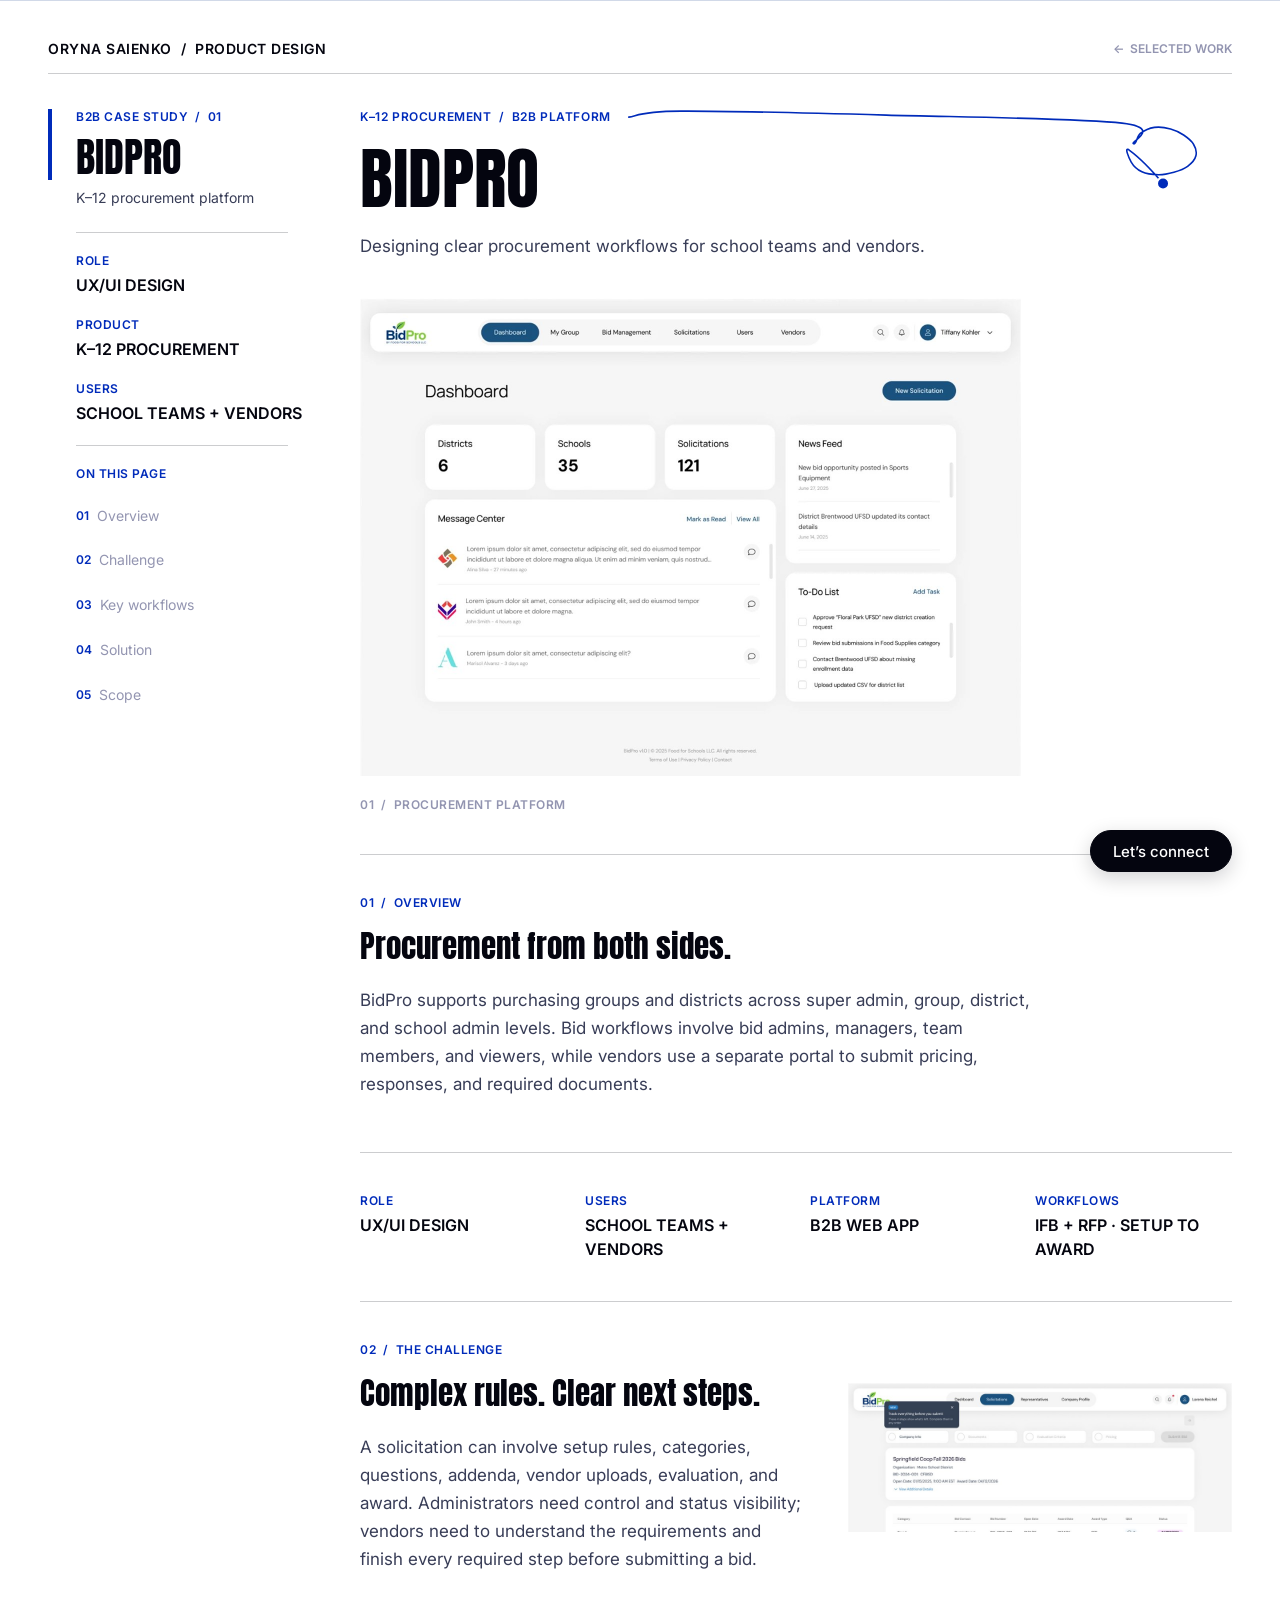
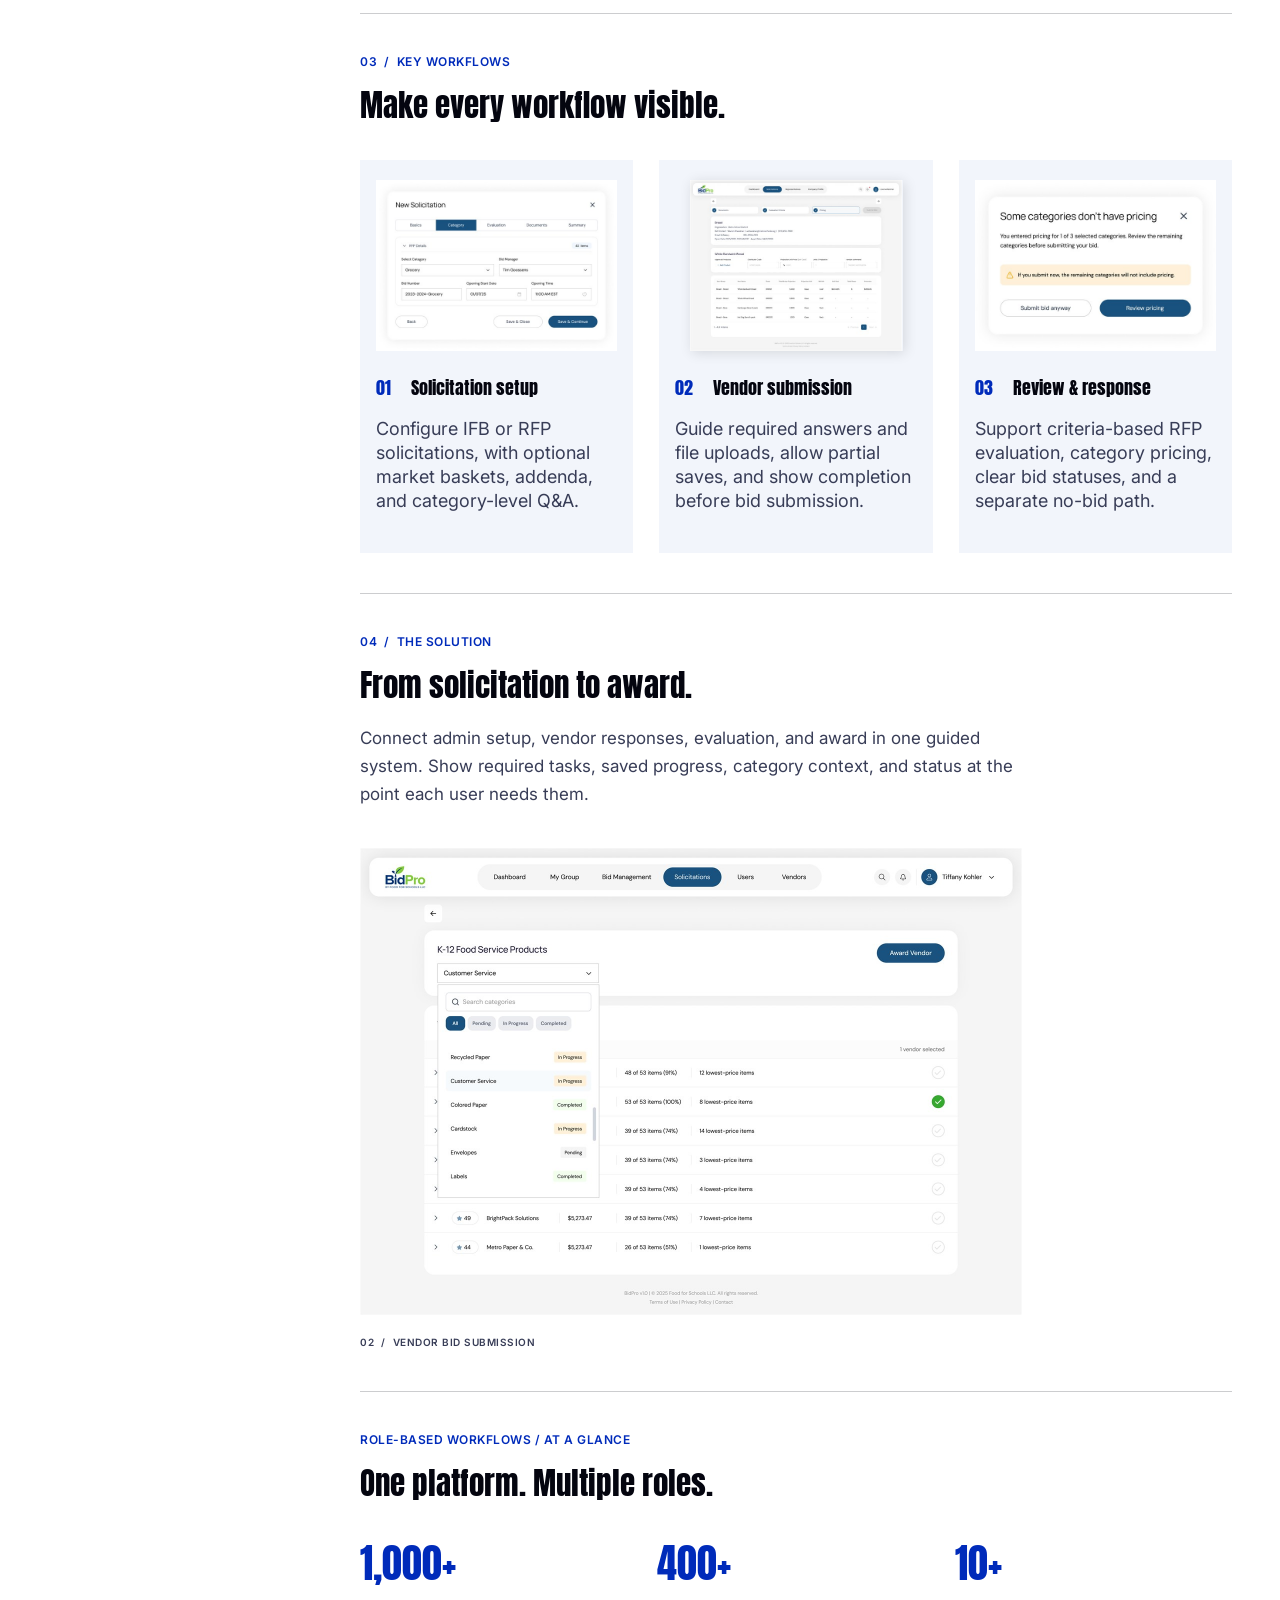
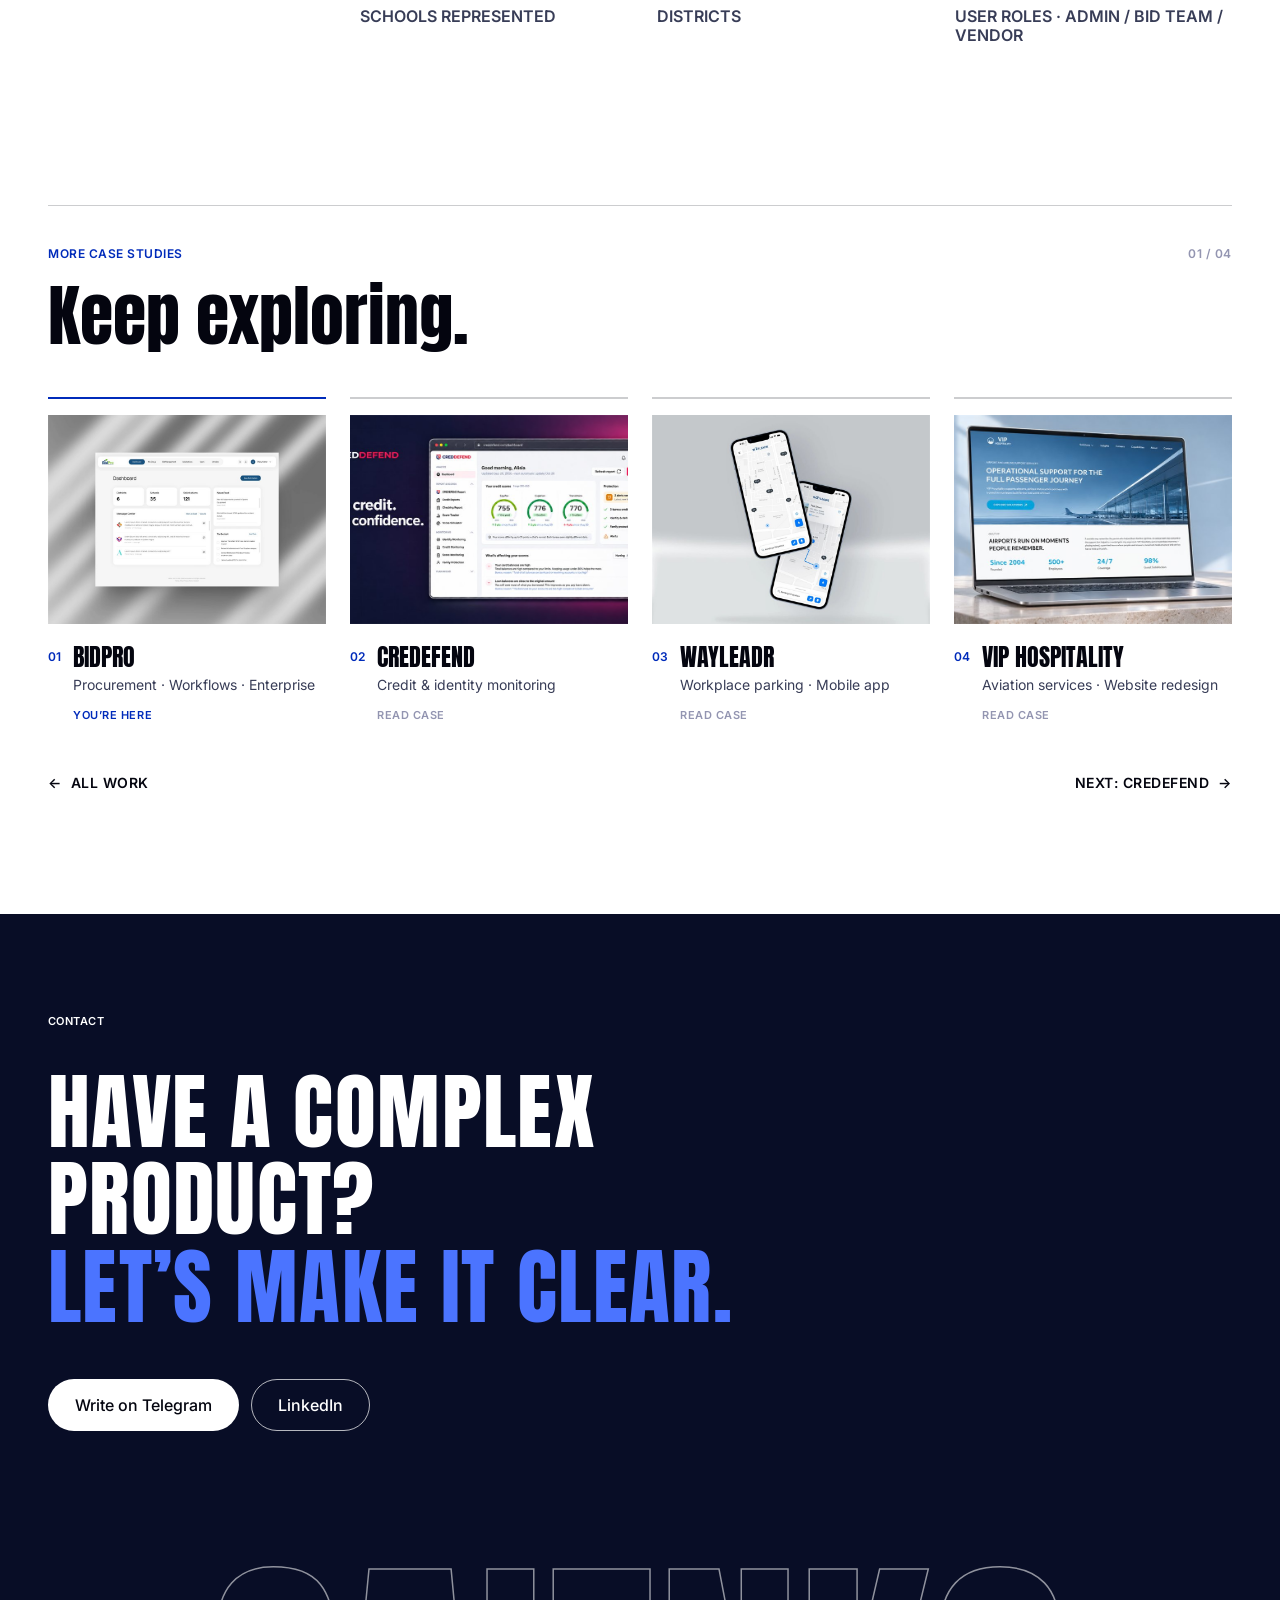
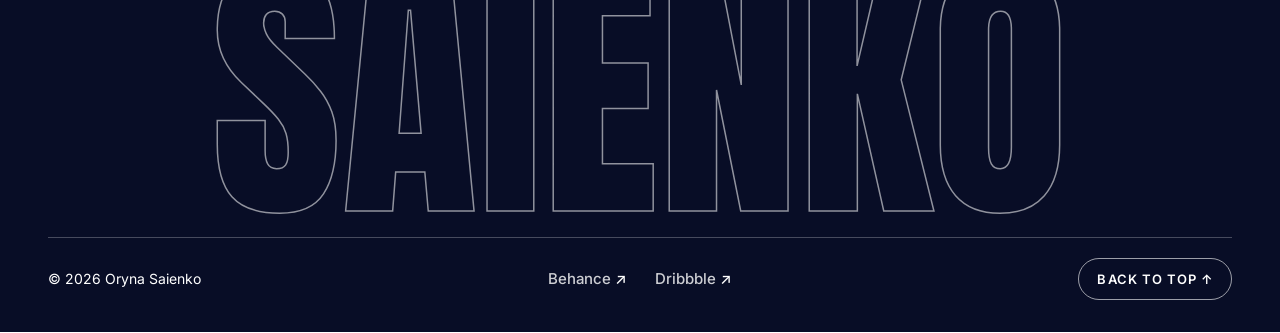
==== commit 195e5a4c: "Add link preview image" ====
--- a/case-studies/bidpro.html
+++ b/case-studies/bidpro.html
@@ -7,12 +7,17 @@
   <meta name="description" content="BidPro case study: designing clear procurement workflows for school teams and vendors. UX/UI design by Oryna Saienko.">
   <meta name="theme-color" content="#FFFFFF">
   <link rel="icon" href="../assets/favicon.svg" type="image/svg+xml">
-  <!-- link previews (add og:image and og:url once the site has its domain) -->
+  <!-- link previews -->
   <meta property="og:type" content="website">
   <meta property="og:title" content="BIDPRO — K–12 procurement platform · Oryna Saienko">
   <meta property="og:description" content="BidPro case study: designing clear procurement workflows for school teams and vendors. UX/UI design by Oryna Saienko.">
   <meta property="og:site_name" content="Oryna Saienko">
-  <meta name="twitter:card" content="summary">
+  <meta property="og:url" content="https://oryna-saienko.vercel.app/case-studies/bidpro.html">
+  <meta property="og:image" content="https://oryna-saienko.vercel.app/assets/og-image.png">
+  <meta property="og:image:width" content="1200">
+  <meta property="og:image:height" content="630">
+  <meta property="og:image:alt" content="Oryna Saienko — I see patterns in complex systems.">
+  <meta name="twitter:card" content="summary_large_image">
 
   <link rel="preconnect" href="https://fonts.googleapis.com">
   <link rel="preconnect" href="https://fonts.gstatic.com" crossorigin>
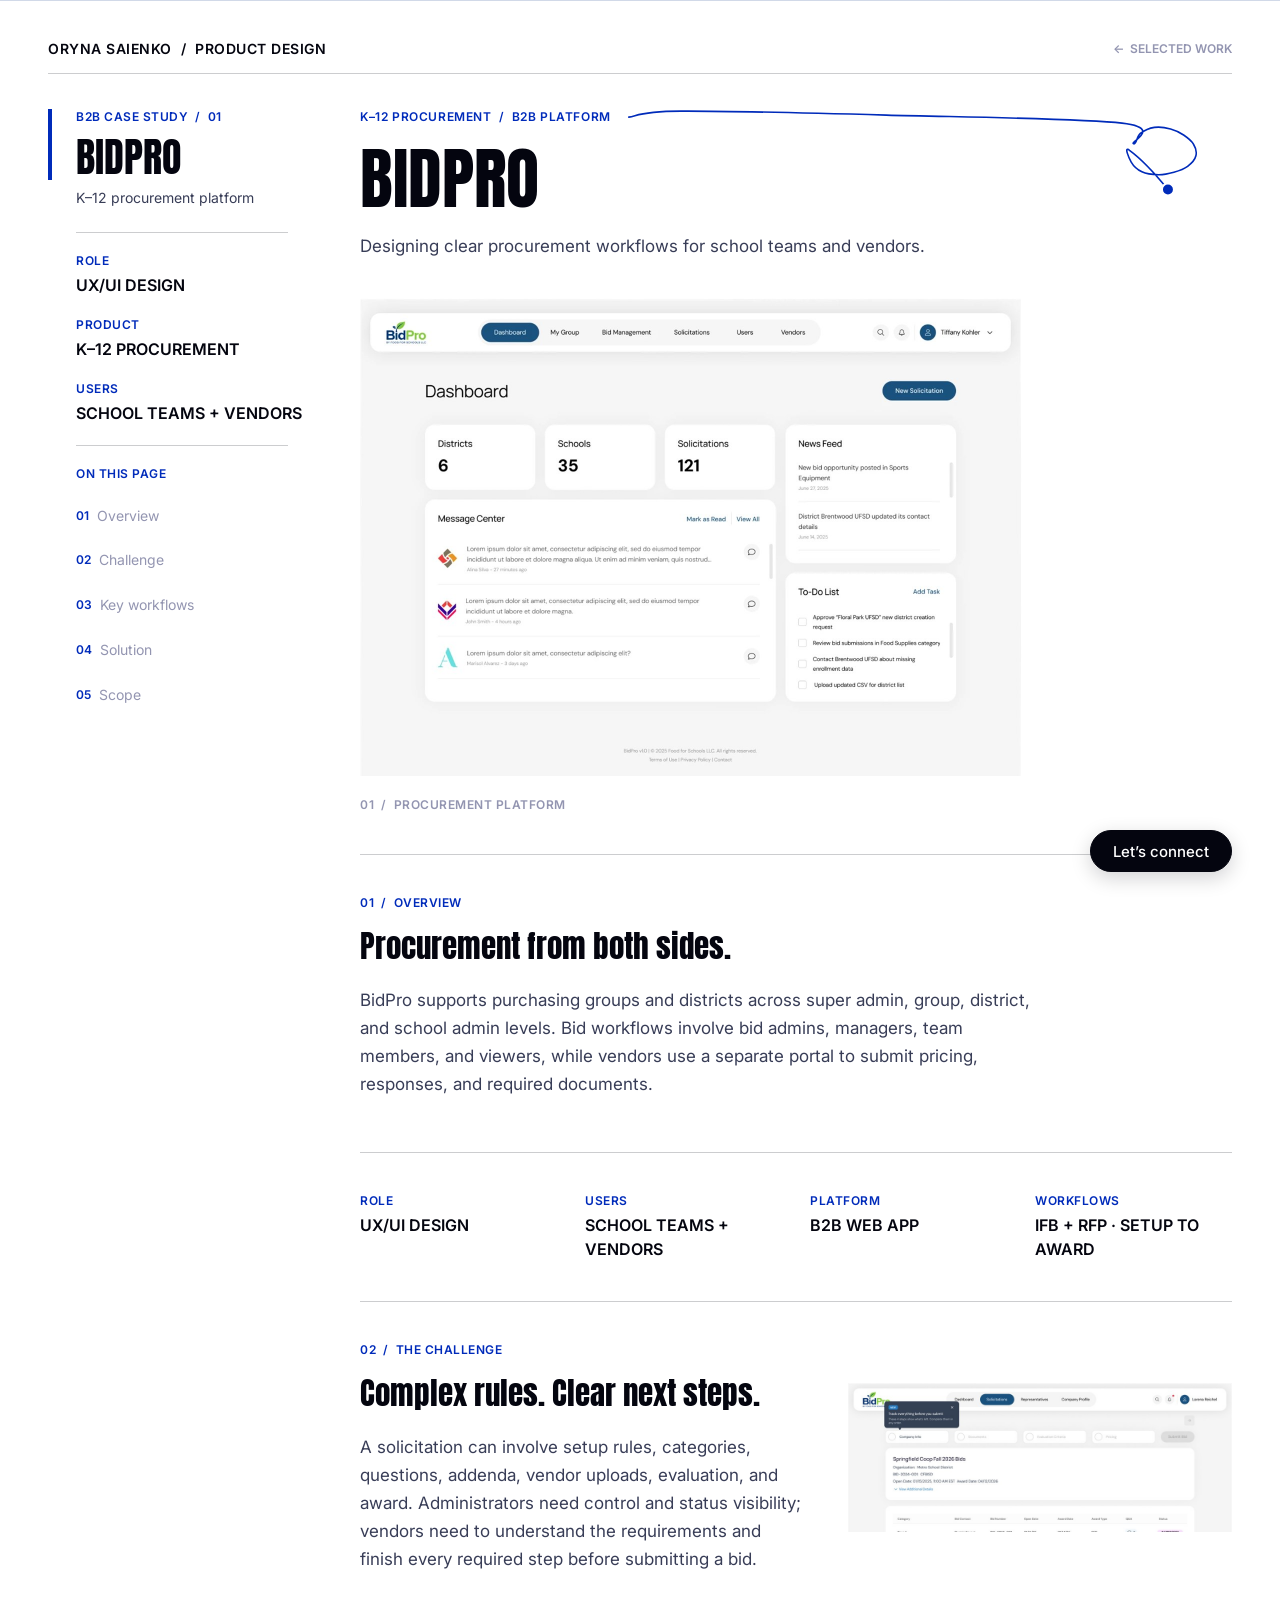
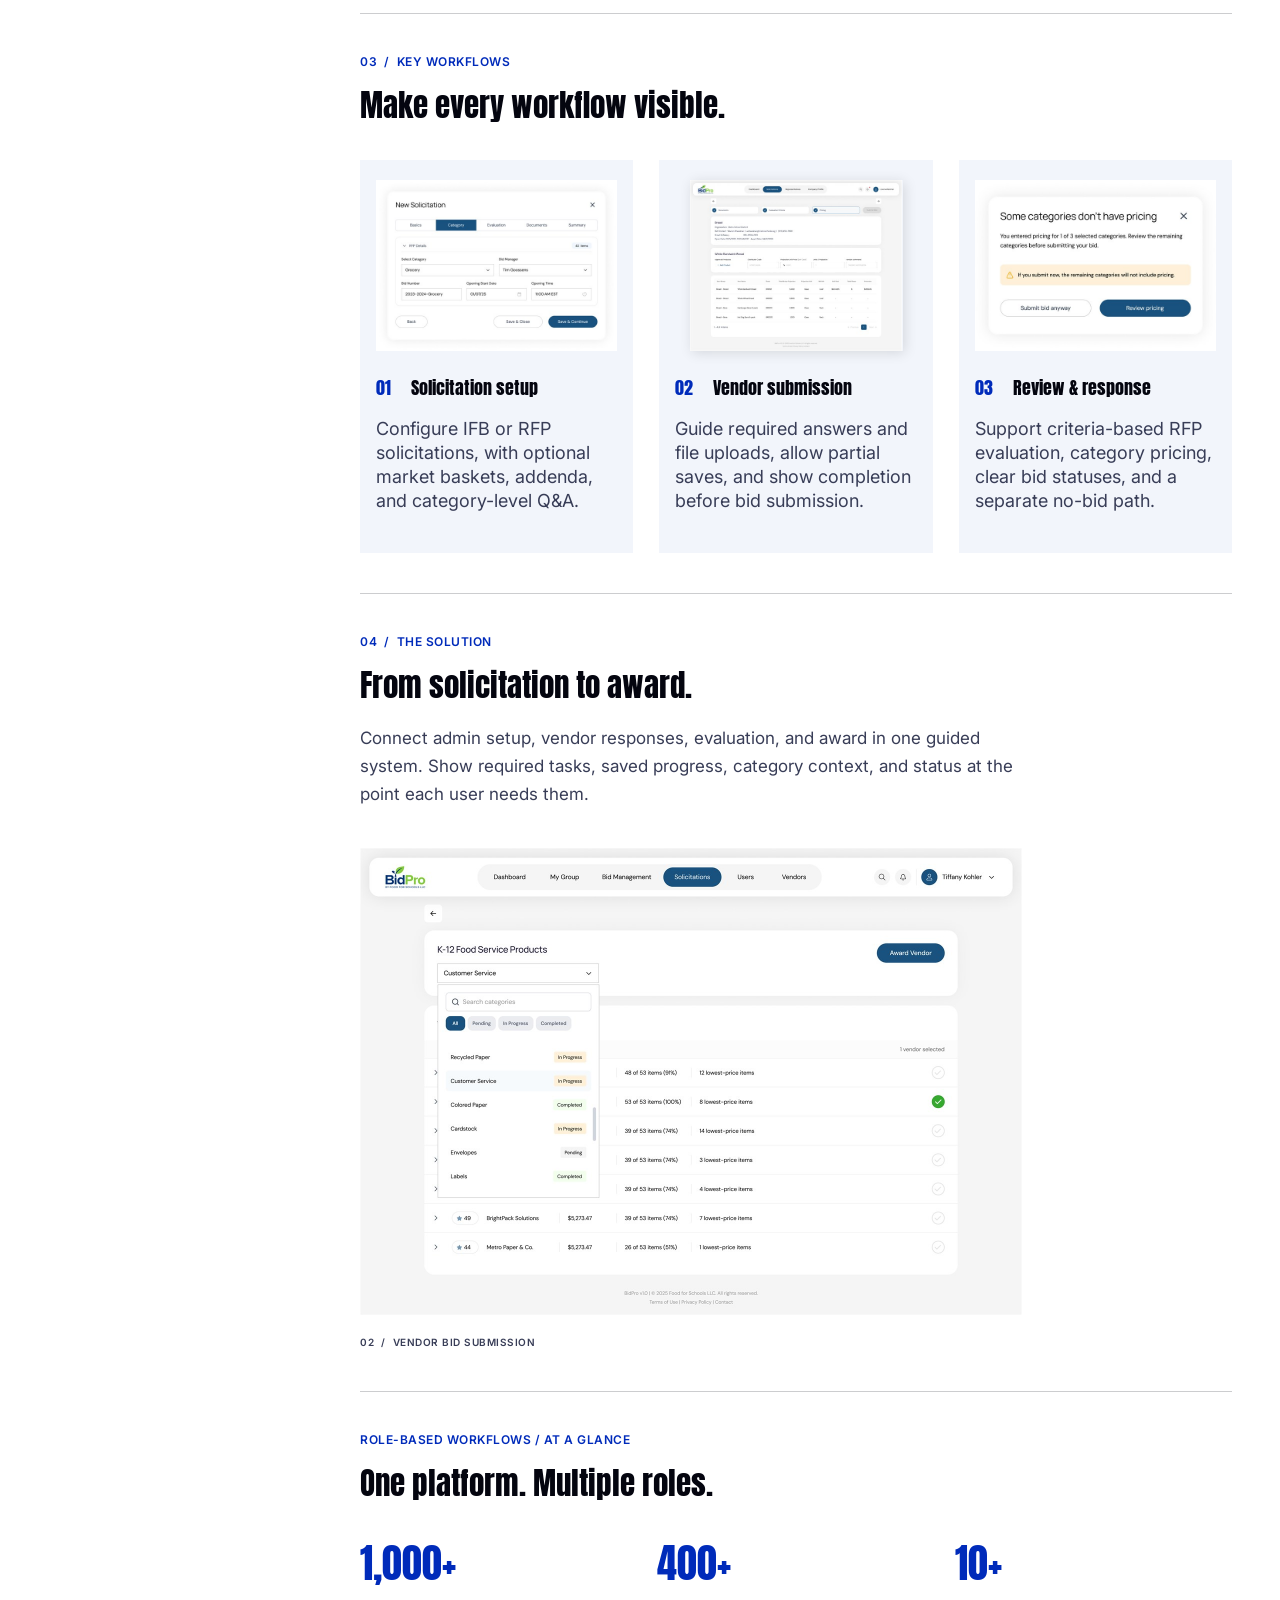
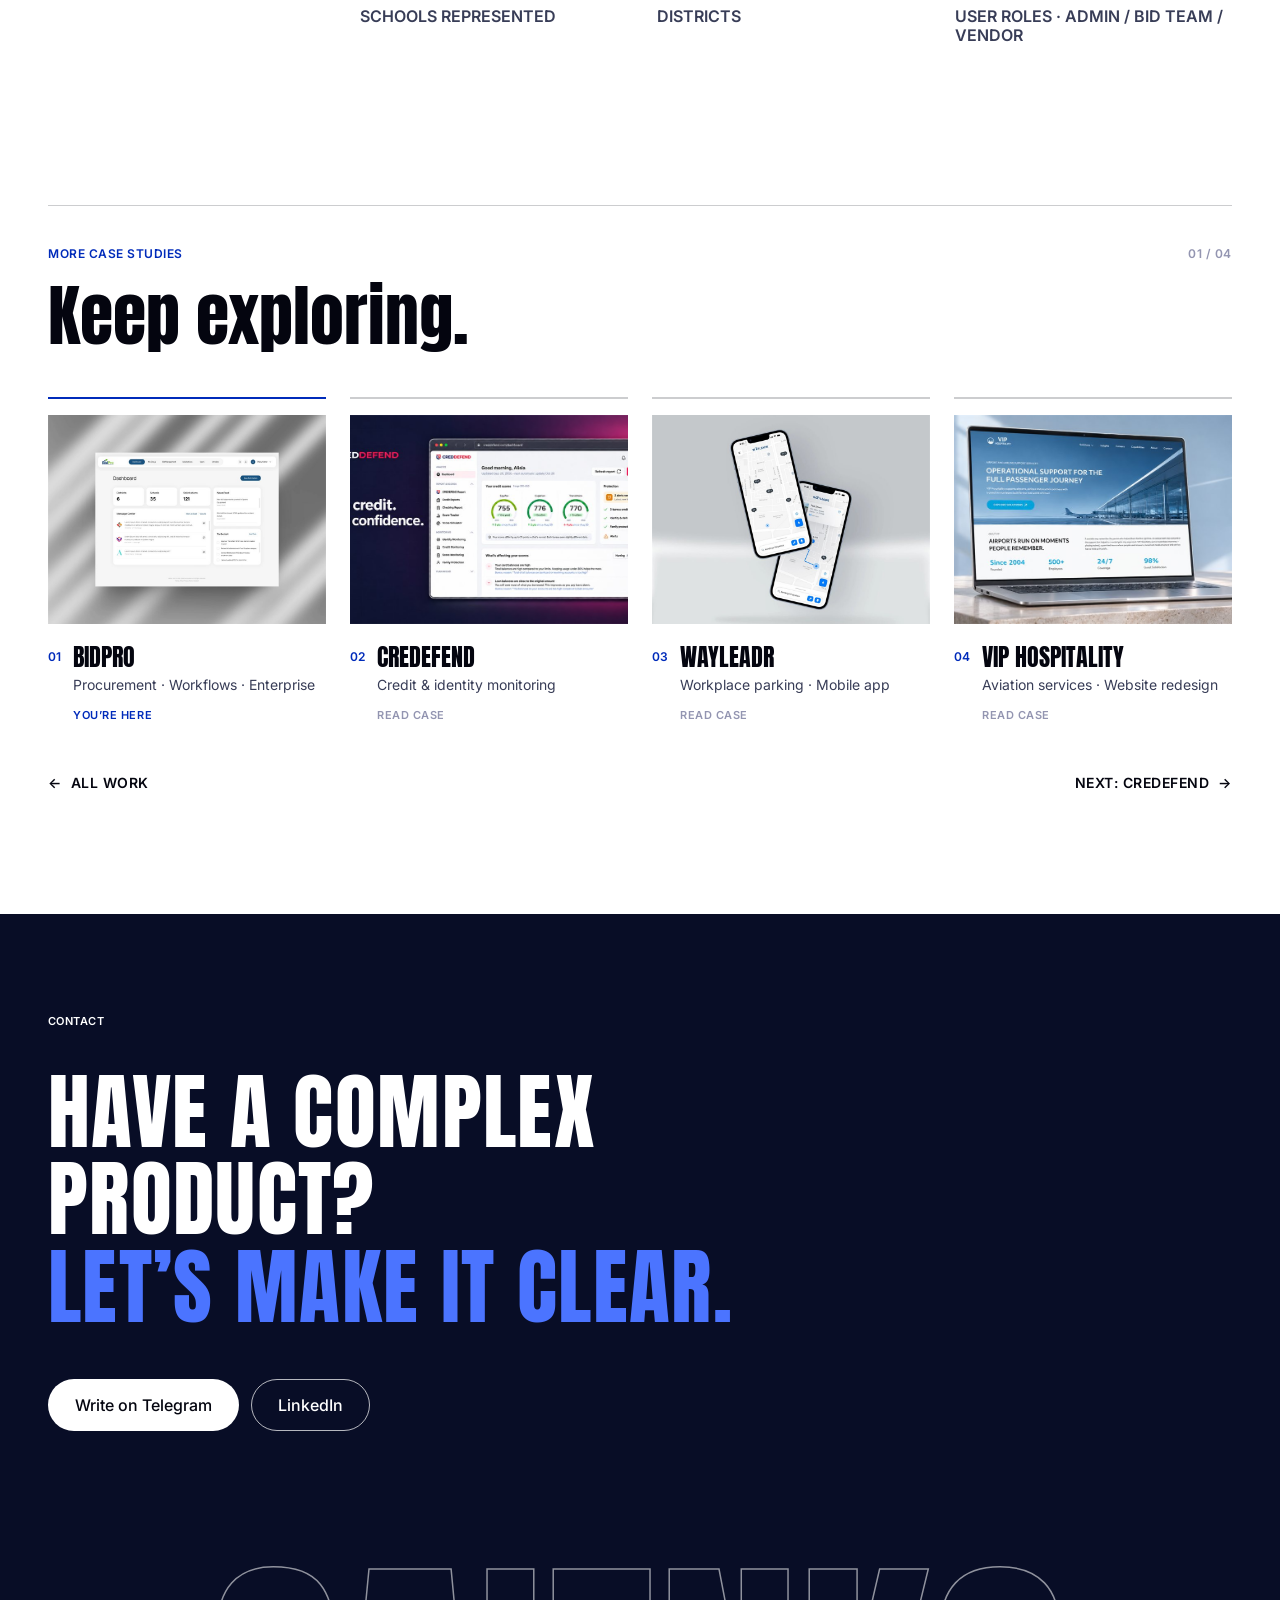
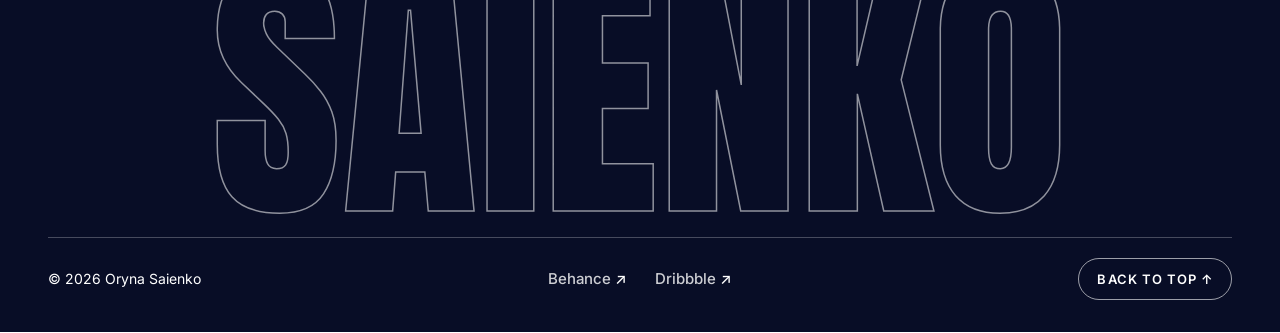
==== commit 1b29a4b8: "Replace favicon with Σ → OS icon Co-Authored-By: Claude Opus 5.5 <noreply@anthropic.com>" ====
--- a/case-studies/bidpro.html
+++ b/case-studies/bidpro.html
@@ -6,7 +6,9 @@
   <title>BIDPRO — K–12 procurement platform · Oryna Saienko</title>
   <meta name="description" content="BidPro case study: designing clear procurement workflows for school teams and vendors. UX/UI design by Oryna Saienko.">
   <meta name="theme-color" content="#FFFFFF">
-  <link rel="icon" href="../assets/favicon.svg" type="image/svg+xml">
+  <link rel="icon" href="../assets/favicon-32.png" sizes="32x32" type="image/png">
+  <link rel="icon" href="../assets/favicon-192.png" sizes="192x192" type="image/png">
+  <link rel="apple-touch-icon" href="../assets/apple-touch-icon.png">
   <!-- link previews -->
   <meta property="og:type" content="website">
   <meta property="og:title" content="BIDPRO — K–12 procurement platform · Oryna Saienko">
--- a/css/style.css
+++ b/css/style.css
@@ -1480,6 +1480,9 @@
   .about__stats { gap: 16px; }
   .about__stats strong { font-size: clamp(2.25rem, 11vw, 3.5rem); }
   .about__stats strong.is-long { font-size: clamp(2rem, 9.5vw, 3.1rem); }
+  @media (max-width: 359px) {
+    .about__stats strong { font-size: 2rem; } /* "−36%" fits its third of a 320px screen */
+  }
   .about__text { grid-template-columns: 1fr; gap: 16px; }
   .about__text p { font-size: 1rem; line-height: 26px; }
   /* Phones: no pinning — a swipeable row of cards with their own titles */
